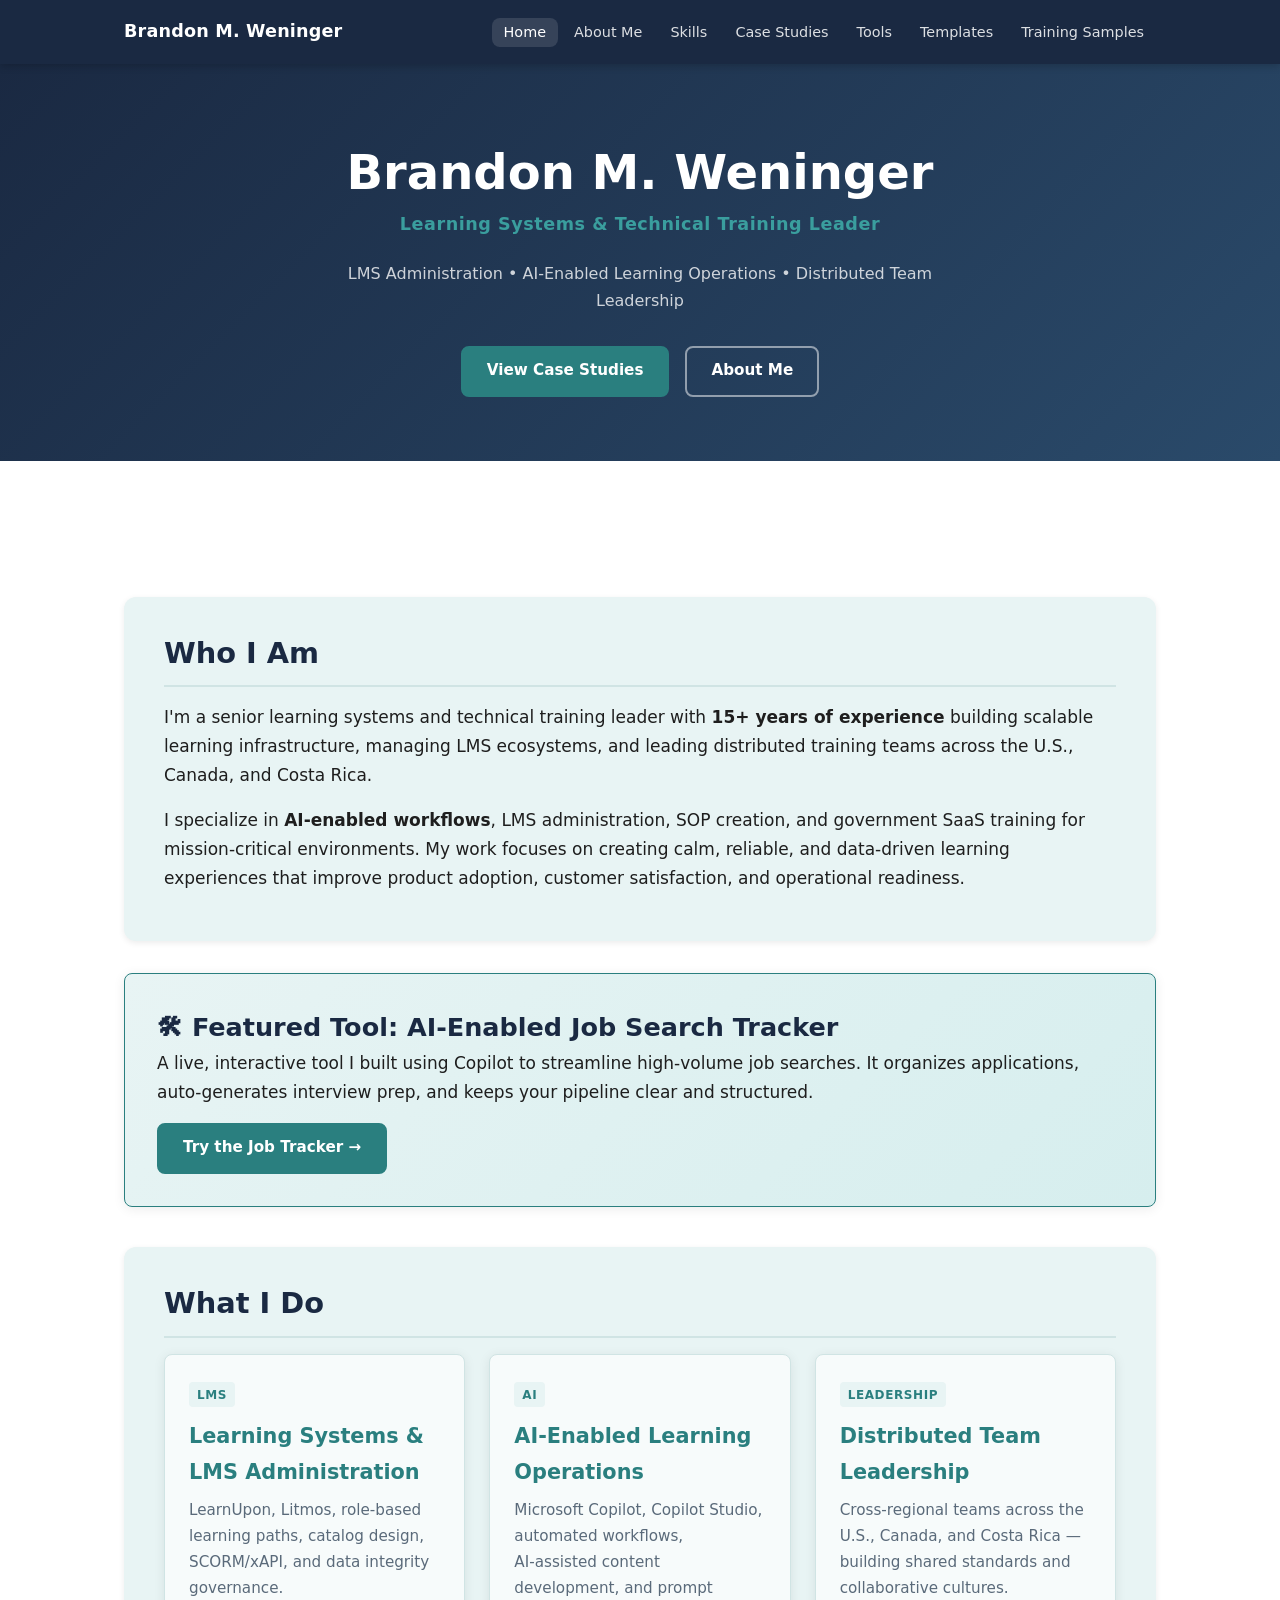
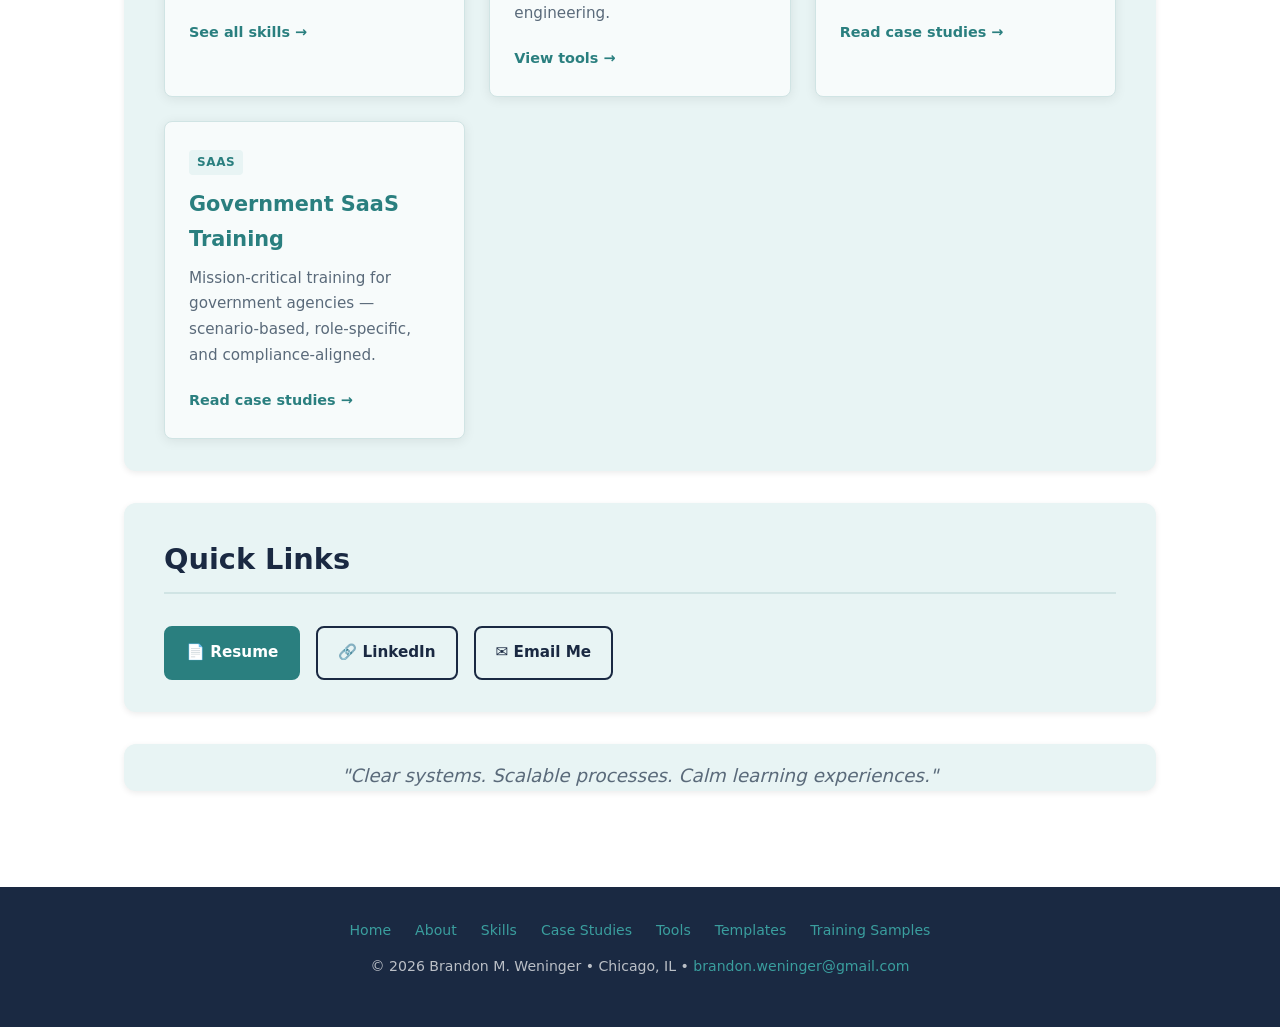
==== index.html @ 1dcb34bd "Update" ====
<!DOCTYPE html>
<html lang="en">
<head>
  <meta charset="UTF-8" />
  <meta name="viewport" content="width=device-width, initial-scale=1.0" />
  <meta name="description" content="Brandon M. Weninger — Learning Systems & Technical Training Leader. LMS Administration, AI-Enabled Learning Operations, Distributed Team Leadership." />
  <title>Brandon M. Weninger | Learning Systems & Training Leader</title>
  <link rel="stylesheet" href="assets/css/style.css" />
</head>
<body>

  <!-- HEADER -->
  <header>
    <div class="header-inner">
      <a href="index.html" class="site-logo">Brandon M. Weninger</a>
      <button class="nav-toggle" aria-label="Toggle navigation" onclick="document.querySelector('nav ul').classList.toggle('open')">
        <span></span><span></span><span></span>
      </button>
      <nav>
        <ul>
          <li><a href="index.html" class="active">Home</a></li>
          <li><a href="about.html">About Me</a></li>
          <li><a href="skills.html">Skills</a></li>
          <li><a href="case-studies.html">Case Studies</a></li>
          <li><a href="tools.html">Tools</a></li>
          <li><a href="templates.html">Templates</a></li>
          <li><a href="training-samples.html">Training Samples</a></li>
        </ul>
      </nav>
    </div>
  </header>

  <!-- HERO -->
  <section class="hero">
    <div class="hero-inner">
      <h1>Brandon M. Weninger</h1>
      <p class="hero-subtitle">Learning Systems &amp; Technical Training Leader</p>
      <p class="hero-tagline">LMS Administration &bull; AI‑Enabled Learning Operations &bull; Distributed Team Leadership</p>
      <div class="hero-cta">
        <a href="case-studies.html" class="btn btn-primary">View Case Studies</a>
        <a href="about.html" class="btn btn-outline">About Me</a>
      </div>
    </div>
  </section>

  <!-- MAIN -->
  <main>

    <!-- BIO -->
    <section>
      <h2>Who I Am</h2>
      <p>I'm a senior learning systems and technical training leader with <strong>15+ years of experience</strong> building scalable learning infrastructure, managing LMS ecosystems, and leading distributed training teams across the U.S., Canada, and Costa Rica.</p>
      <p>I specialize in <strong>AI‑enabled workflows</strong>, LMS administration, SOP creation, and government SaaS training for mission‑critical environments. My work focuses on creating calm, reliable, and data‑driven learning experiences that improve product adoption, customer satisfaction, and operational readiness.</p>
    </section>

    <!-- FEATURED TOOL -->
    <div class="featured-card">
      <h2>🛠 Featured Tool: AI‑Enabled Job Search Tracker</h2>
      <p>A live, interactive tool I built using Copilot to streamline high‑volume job searches. It organizes applications, auto‑generates interview prep, and keeps your pipeline clear and structured.</p>
      <a href="https://brandonweninger.github.io/job-tracker/" class="btn btn-primary" target="_blank" rel="noopener">Try the Job Tracker →</a>
    </div>

    <!-- WHAT I DO -->
    <section>
      <h2>What I Do</h2>
      <div class="card-grid">
        <div class="card">
          <span class="card-tag">LMS</span>
          <h3>Learning Systems &amp; LMS Administration</h3>
          <p>LearnUpon, Litmos, role-based learning paths, catalog design, SCORM/xAPI, and data integrity governance.</p>
          <a href="skills.html" class="card-link">See all skills</a>
        </div>
        <div class="card">
          <span class="card-tag">AI</span>
          <h3>AI‑Enabled Learning Operations</h3>
          <p>Microsoft Copilot, Copilot Studio, automated workflows, AI‑assisted content development, and prompt engineering.</p>
          <a href="tools.html" class="card-link">View tools</a>
        </div>
        <div class="card">
          <span class="card-tag">Leadership</span>
          <h3>Distributed Team Leadership</h3>
          <p>Cross-regional teams across the U.S., Canada, and Costa Rica — building shared standards and collaborative cultures.</p>
          <a href="case-studies.html" class="card-link">Read case studies</a>
        </div>
        <div class="card">
          <span class="card-tag">SaaS</span>
          <h3>Government SaaS Training</h3>
          <p>Mission-critical training for government agencies — scenario-based, role-specific, and compliance-aligned.</p>
          <a href="case-studies.html" class="card-link">Read case studies</a>
        </div>
      </div>
    </section>

    <!-- QUICK LINKS -->
    <section>
      <h2>Quick Links</h2>
      <div class="quick-links">
        <a href="assets/files/brandon-weninger-resume.pdf" class="btn btn-primary" target="_blank">📄 Resume</a>
        <a href="https://linkedin.com/in/brandonweninger" class="btn btn-outline" target="_blank" rel="noopener" style="color:var(--navy);border-color:var(--navy);">🔗 LinkedIn</a>
        <a href="mailto:brandon.weninger@gmail.com" class="btn btn-outline" style="color:var(--navy);border-color:var(--navy);">✉ Email Me</a>
      </div>
    </section>

    <!-- TAGLINE -->
    <section style="text-align:center; padding: 1rem 0 0;">
      <p style="font-size:1.15rem; font-style:italic; color:var(--muted);">"Clear systems. Scalable processes. Calm learning experiences."</p>
    </section>

  </main>

  <!-- FOOTER -->
  <footer>
    <div class="footer-links">
      <a href="index.html">Home</a>
      <a href="about.html">About</a>
      <a href="skills.html">Skills</a>
      <a href="case-studies.html">Case Studies</a>
      <a href="tools.html">Tools</a>
      <a href="templates.html">Templates</a>
      <a href="training-samples.html">Training Samples</a>
    </div>
    <p>&copy; 2026 Brandon M. Weninger &bull; Chicago, IL &bull; <a href="mailto:brandon.weninger@gmail.com">brandon.weninger@gmail.com</a></p>
  </footer>

</body>
</html>
---- assets/css/style.css ----
/* =============================================
   Brandon M. Weninger — Portfolio Site Styles
   ============================================= */

:root {
  --navy:   #1a2942;
  --teal:   #2a7f7f;
  --teal-light: #3a9e9e;
  --accent: #e8f4f4;
  --text:   #1e1e1e;
  --muted:  #5a6a7a;
  --white:  #ffffff;
  --card-bg:#f7fbfb;
  --border: #d0e4e4;
  --max-w:  1080px;
  --radius: 8px;
  --shadow: 0 2px 12px rgba(0,0,0,0.08);
}

*, *::before, *::after { box-sizing: border-box; margin: 0; padding: 0; }

html { scroll-behavior: smooth; }

body {
  font-family: 'Segoe UI', system-ui, -apple-system, sans-serif;
  font-size: 17px;
  line-height: 1.7;
  color: var(--text);
  background: var(--white);
}

a { color: var(--teal); text-decoration: none; }
a:hover { color: var(--teal-light); text-decoration: underline; }

img { max-width: 100%; height: auto; display: block; }

/* ---- HEADER / NAV ---- */
header {
  background: var(--navy);
  color: var(--white);
  position: sticky;
  top: 0;
  z-index: 100;
  box-shadow: 0 2px 8px rgba(0,0,0,0.2);
}

.header-inner {
  max-width: var(--max-w);
  margin: 0 auto;
  padding: 0 1.5rem;
  display: flex;
  align-items: center;
  justify-content: space-between;
  height: 64px;
}

.site-logo {
  font-size: 1.1rem;
  font-weight: 700;
  letter-spacing: 0.01em;
  color: var(--white);
  white-space: nowrap;
}
.site-logo span { color: var(--teal-light); }

nav ul {
  list-style: none;
  display: flex;
  gap: 0.25rem;
}

nav a {
  color: rgba(255,255,255,0.85);
  font-size: 0.9rem;
  font-weight: 500;
  padding: 0.4rem 0.75rem;
  border-radius: var(--radius);
  transition: background 0.2s, color 0.2s;
}
nav a:hover, nav a.active {
  background: rgba(255,255,255,0.12);
  color: var(--white);
  text-decoration: none;
}

/* hamburger */
.nav-toggle {
  display: none;
  background: none;
  border: none;
  cursor: pointer;
  padding: 0.5rem;
  color: var(--white);
}
.nav-toggle span {
  display: block;
  width: 22px;
  height: 2px;
  background: currentColor;
  margin: 4px 0;
  border-radius: 2px;
  transition: 0.3s;
}

/* ---- HERO ---- */
.hero {
  background: linear-gradient(135deg, var(--navy) 0%, #2a4a6a 100%);
  color: var(--white);
  padding: 5rem 1.5rem 4rem;
  text-align: center;
}

.hero-inner { max-width: 760px; margin: 0 auto; }

.hero h1 {
  font-size: clamp(2rem, 5vw, 3rem);
  font-weight: 800;
  margin-bottom: 0.5rem;
  line-height: 1.2;
}

.hero-subtitle {
  font-size: 1.1rem;
  color: var(--teal-light);
  font-weight: 600;
  letter-spacing: 0.03em;
  margin-bottom: 1.25rem;
}

.hero-tagline {
  font-size: 1rem;
  color: rgba(255,255,255,0.78);
  margin-bottom: 2rem;
  max-width: 600px;
  margin-left: auto;
  margin-right: auto;
}

.btn {
  display: inline-block;
  padding: 0.65rem 1.5rem;
  border-radius: var(--radius);
  font-weight: 600;
  font-size: 0.95rem;
  transition: all 0.2s;
  cursor: pointer;
}

.btn-primary {
  background: var(--teal);
  color: var(--white);
  border: 2px solid var(--teal);
}
.btn-primary:hover {
  background: var(--teal-light);
  border-color: var(--teal-light);
  text-decoration: none;
  color: var(--white);
}

.btn-outline {
  background: transparent;
  color: var(--white);
  border: 2px solid rgba(255,255,255,0.5);
}
.btn-outline:hover {
  background: rgba(255,255,255,0.1);
  text-decoration: none;
  color: var(--white);
}

.hero-cta { display: flex; gap: 1rem; justify-content: center; flex-wrap: wrap; }

/* ---- MAIN CONTENT ---- */
main {
  max-width: var(--max-w);
  margin: 0 auto;
  padding: 3rem 1.5rem 4rem;
}

.page-title {
  font-size: clamp(1.6rem, 4vw, 2.2rem);
  font-weight: 800;
  color: var(--navy);
  margin-bottom: 0.5rem;
}

.page-subtitle {
  color: var(--muted);
  margin-bottom: 2.5rem;
  font-size: 1.05rem;
}

/* ---- SECTION ---- */
section { margin-bottom: 3.5rem; }

section h2 {
  font-size: 1.4rem;
  font-weight: 700;
  color: var(--navy);
  margin-bottom: 1rem;
  padding-bottom: 0.5rem;
  border-bottom: 2px solid var(--border);
}

section h3 {
  font-size: 1.1rem;
  font-weight: 700;
  color: var(--navy);
  margin-bottom: 0.5rem;
  margin-top: 1.5rem;
}

p { margin-bottom: 1rem; }

/* ---- CARDS ---- */
.card-grid {
  display: grid;
  grid-template-columns: repeat(auto-fill, minmax(280px, 1fr));
  gap: 1.5rem;
}

.card {
  background: var(--card-bg);
  border: 1px solid var(--border);
  border-radius: var(--radius);
  padding: 1.5rem;
  box-shadow: var(--shadow);
  transition: transform 0.2s, box-shadow 0.2s;
}
.card:hover { transform: translateY(-3px); box-shadow: 0 6px 20px rgba(0,0,0,0.1); }

.card-tag {
  display: inline-block;
  font-size: 0.75rem;
  font-weight: 600;
  letter-spacing: 0.05em;
  text-transform: uppercase;
  color: var(--teal);
  background: var(--accent);
  border-radius: 4px;
  padding: 0.15rem 0.5rem;
  margin-bottom: 0.75rem;
}

.card h3 { margin-top: 0; }
.card p { font-size: 0.95rem; color: var(--muted); margin-bottom: 1rem; }
.card a.card-link {
  font-size: 0.9rem;
  font-weight: 600;
  color: var(--teal);
}
.card a.card-link::after { content: ' →'; }

/* ---- FEATURED CARD ---- */
.featured-card {
  background: linear-gradient(135deg, var(--accent) 0%, #d6eeee 100%);
  border: 1px solid var(--teal);
  border-radius: var(--radius);
  padding: 2rem;
  margin-bottom: 2.5rem;
  box-shadow: var(--shadow);
}
.featured-card h2 { border: none; color: var(--navy); }
.featured-card p { color: var(--text); }

/* ---- QUICK LINKS ---- */
.quick-links {
  display: flex;
  gap: 1rem;
  flex-wrap: wrap;
  margin-top: 1rem;
}

/* ---- SKILLS GRID ---- */
.skills-section { margin-bottom: 2.5rem; }

.skills-grid {
  display: grid;
  grid-template-columns: repeat(auto-fill, minmax(220px, 1fr));
  gap: 1.25rem;
  margin-top: 1rem;
}

.skill-group {
  background: var(--card-bg);
  border: 1px solid var(--border);
  border-radius: var(--radius);
  padding: 1.25rem;
}

.skill-group h3 {
  font-size: 0.95rem;
  color: var(--teal);
  margin-top: 0;
  margin-bottom: 0.75rem;
  text-transform: uppercase;
  letter-spacing: 0.04em;
}

.skill-group ul {
  list-style: none;
  padding: 0;
}

.skill-group ul li {
  font-size: 0.9rem;
  color: var(--text);
  padding: 0.2rem 0;
  border-bottom: 1px solid var(--border);
}
.skill-group ul li:last-child { border-bottom: none; }

/* ---- CASE STUDY ---- */
.case-study {
  border-left: 4px solid var(--teal);
  padding-left: 1.5rem;
  margin-bottom: 2.5rem;
}

.case-study h2 {
  border-bottom: none;
  font-size: 1.25rem;
}

.impact-list {
  list-style: none;
  padding: 0;
  margin: 0.5rem 0 1rem;
}

.impact-list li {
  padding: 0.3rem 0 0.3rem 1.5rem;
  position: relative;
  font-size: 0.95rem;
}

.impact-list li::before {
  content: '✓';
  color: var(--teal);
  font-weight: 700;
  position: absolute;
  left: 0;
}

/* ---- FLOW STEPS ---- */
.flow-steps {
  counter-reset: step;
  list-style: none;
  padding: 0;
}

.flow-steps li {
  counter-increment: step;
  padding: 0.75rem 0 0.75rem 3rem;
  position: relative;
  border-bottom: 1px solid var(--border);
  font-size: 0.95rem;
}

.flow-steps li:last-child { border-bottom: none; }

.flow-steps li::before {
  content: counter(step);
  position: absolute;
  left: 0;
  top: 0.75rem;
  width: 1.75rem;
  height: 1.75rem;
  background: var(--teal);
  color: var(--white);
  border-radius: 50%;
  display: flex;
  align-items: center;
  justify-content: center;
  font-size: 0.8rem;
  font-weight: 700;
}

/* ---- SOP BLOCK ---- */
.sop-block {
  background: var(--card-bg);
  border: 1px solid var(--border);
  border-radius: var(--radius);
  padding: 1.5rem 2rem;
  font-size: 0.93rem;
  line-height: 1.8;
}

.sop-block table {
  width: 100%;
  border-collapse: collapse;
  margin: 1rem 0;
}

.sop-block table th,
.sop-block table td {
  text-align: left;
  padding: 0.4rem 0.75rem;
  border: 1px solid var(--border);
  font-size: 0.88rem;
}

.sop-block table th {
  background: var(--accent);
  font-weight: 700;
}

/* ---- ABOUT PAGE ---- */
.about-lead {
  font-size: 1.15rem;
  line-height: 1.8;
  margin-bottom: 2rem;
}

.values-grid {
  display: grid;
  grid-template-columns: repeat(auto-fill, minmax(200px, 1fr));
  gap: 1rem;
  margin-top: 1rem;
}

.value-item {
  background: var(--accent);
  border-radius: var(--radius);
  padding: 1rem 1.25rem;
}

.value-item strong {
  display: block;
  color: var(--navy);
  font-size: 0.95rem;
  margin-bottom: 0.25rem;
}

.value-item span {
  font-size: 0.88rem;
  color: var(--muted);
}

/* ---- FOOTER ---- */
footer {
  background: var(--navy);
  color: rgba(255,255,255,0.7);
  text-align: center;
  padding: 2rem 1.5rem;
  font-size: 0.88rem;
}

footer a { color: var(--teal-light); }
footer a:hover { color: var(--white); }

.footer-links {
  display: flex;
  gap: 1.5rem;
  justify-content: center;
  margin-bottom: 0.75rem;
  flex-wrap: wrap;
}

/* ---- RESPONSIVE ---- */
@media (max-width: 680px) {
  .nav-toggle { display: block; }

  nav ul {
    display: none;
    flex-direction: column;
    position: absolute;
    top: 64px;
    left: 0;
    right: 0;
    background: var(--navy);
    padding: 1rem 1.5rem;
    border-top: 1px solid rgba(255,255,255,0.1);
    gap: 0;
  }

  nav ul.open { display: flex; }

  nav a { padding: 0.65rem 0.5rem; display: block; }

  .hero { padding: 3.5rem 1.25rem 2.5rem; }

  .header-inner { position: relative; }
}
/* =============================================
   Training Samples Page Styles
   ============================================= */

/* Section spacing */
main section {
  background: var(--accent);
  padding: 2rem 2.5rem;
  margin: 2rem 0;
  border-radius: 12px;
  box-shadow: 0 2px 6px rgba(0,0,0,0.08);
}

/* Section titles */
main section h2 {
  color: var(--navy);
  margin-bottom: 1rem;
  font-size: 1.8rem;
}

/* Subheadings */
main section h3 {
  color: var(--teal);
  margin-top: 1.5rem;
  margin-bottom: 0.5rem;
  font-size: 1.3rem;
}

/* Lists */
.impact-list li,
.flow-steps li {
  margin-bottom: 0.5rem;
  line-height: 1.5;
}

/* Flow steps (numbered list) */
.flow-steps {
  padding-left: 1.2rem;
}

.flow-steps li {
  margin-bottom: 0.75rem;
  font-weight: 500;
}

/* Blockquote styling */
blockquote {
  background: #fff;
  border-left: 4px solid var(--teal);
  padding: 1rem 1.5rem;
  margin: 1.5rem 0;
  border-radius: 8px;
  font-style: italic;
  color: var(--muted);
}

/* Quick links buttons */
.quick-links {
  display: flex;
  gap: 1rem;
  margin-top: 2rem;
}

.quick-links .btn {
  padding: 0.75rem 1.25rem;
  border-radius: 8px;
  text-decoration: none;
  font-weight: 600;
}

.quick-links .btn-primary {
  background: var(--teal);
  color: #fff;
}

.quick-links .btn-outline {
  border: 2px solid var(--teal);
  color: var(--teal);
}
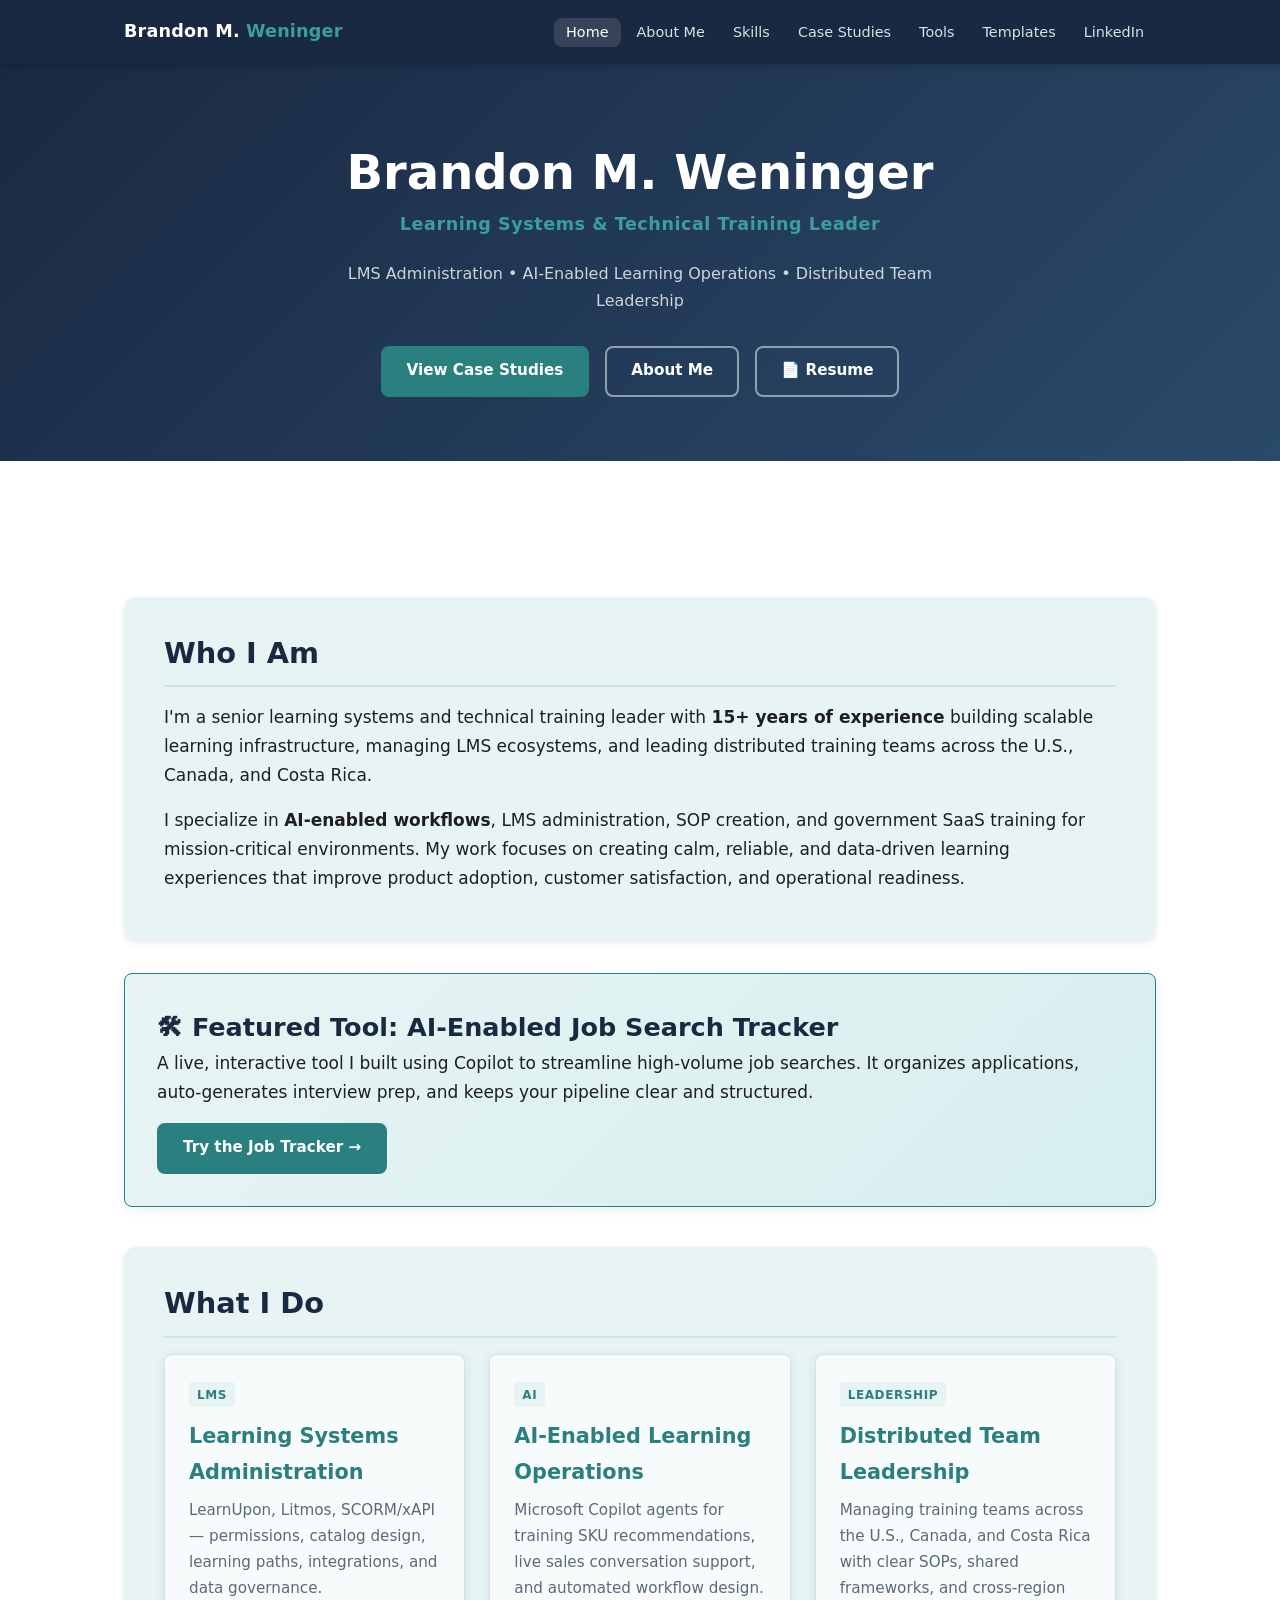
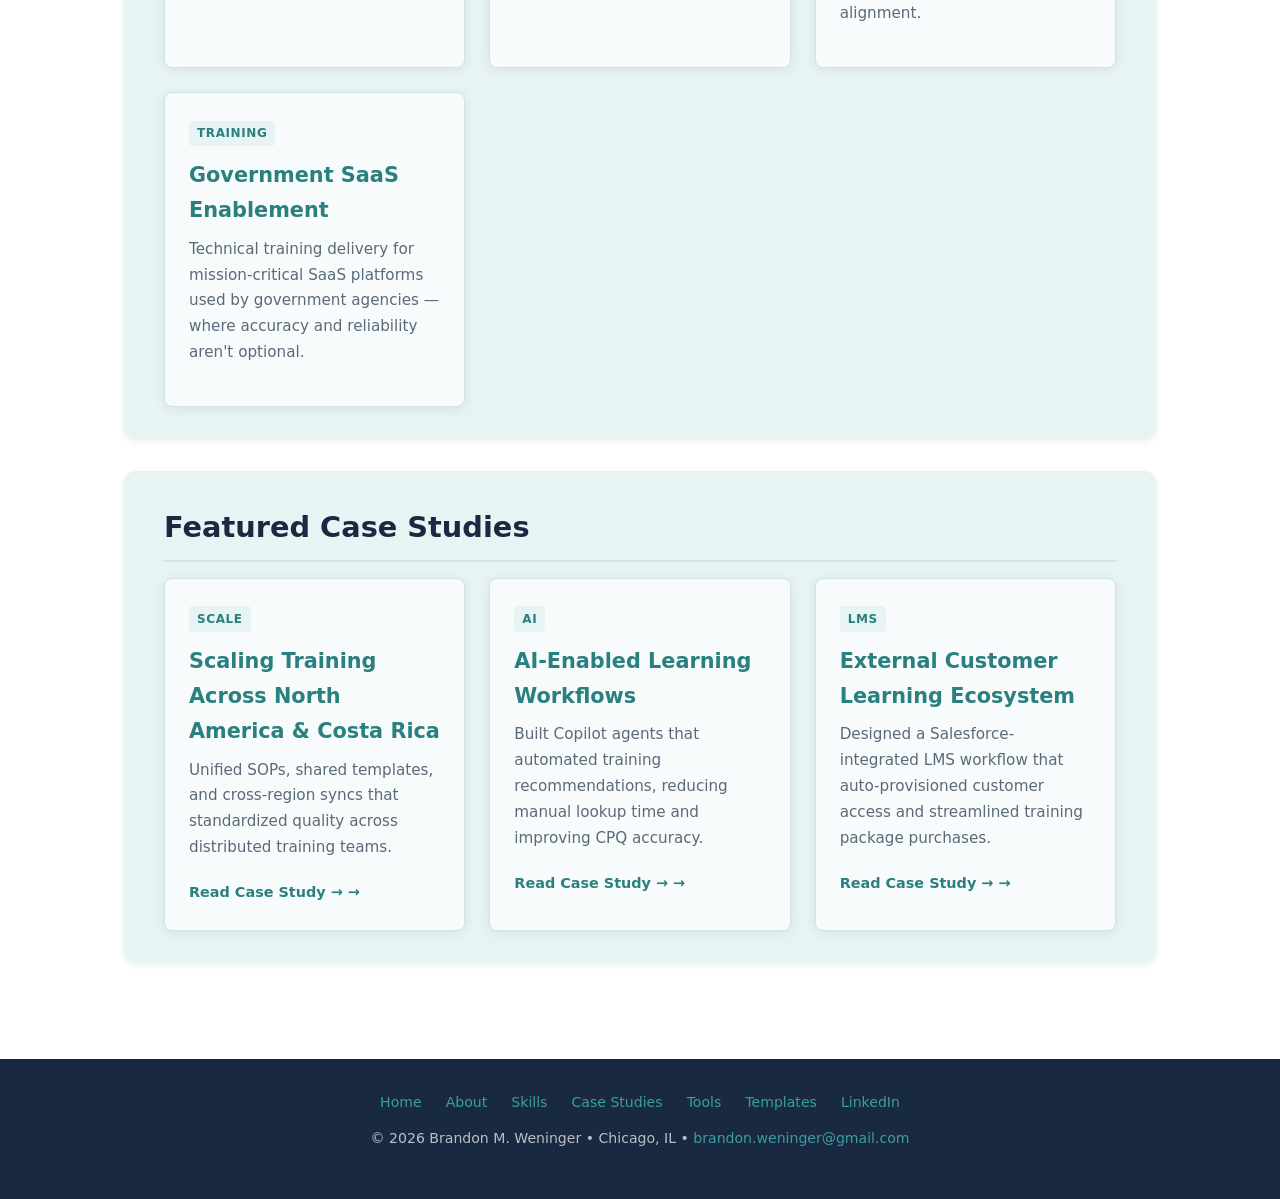
==== commit 8095b2c5: "Adding SEO" ====
--- a/index.html
+++ b/index.html
@@ -3,16 +3,89 @@
 <head>
   <meta charset="UTF-8" />
   <meta name="viewport" content="width=device-width, initial-scale=1.0" />
-  <meta name="description" content="Brandon M. Weninger — Learning Systems & Technical Training Leader. LMS Administration, AI-Enabled Learning Operations, Distributed Team Leadership." />
-  <title>Brandon M. Weninger | Learning Systems & Training Leader</title>
+
+  <!-- Primary SEO -->
+  <title>Brandon M. Weninger | Learning Systems & Technical Training Leader</title>
+  <meta name="description" content="Brandon M. Weninger — Learning Systems & Technical Training Leader based in Chicago, IL. 15+ years building LMS ecosystems, AI-enabled learning workflows, and distributed training teams for government SaaS environments." />
+  <meta name="author" content="Brandon M. Weninger" />
+  <meta name="robots" content="index, follow" />
+  <meta name="keywords" content="Brandon Weninger, Brandon M. Weninger, Learning Systems Leader, LMS Administrator, Technical Training Manager, AI-Enabled Learning, eLearning, Instructional Design, LearnUpon, Litmos, SCORM, xAPI, Microsoft Copilot, Training Operations, Distributed Team Leadership, Government SaaS Training, Curriculum Development, Power BI, Salesforce CPQ, Chicago learning and development" />
+  <link rel="canonical" href="https://brandonweninger.github.io/brandon-weninger-portfolio/" />
+
+  <!-- Open Graph (LinkedIn, Slack, iMessage previews) -->
+  <meta property="og:type" content="website" />
+  <meta property="og:site_name" content="Brandon M. Weninger" />
+  <meta property="og:title" content="Brandon M. Weninger | Learning Systems & Technical Training Leader" />
+  <meta property="og:description" content="15+ years building LMS ecosystems, AI-enabled learning workflows, and distributed training teams for government SaaS environments." />
+  <meta property="og:url" content="https://brandonweninger.github.io/brandon-weninger-portfolio/" />
+
+  <!-- Twitter Card -->
+  <meta name="twitter:card" content="summary" />
+  <meta name="twitter:title" content="Brandon M. Weninger | Learning Systems & Technical Training Leader" />
+  <meta name="twitter:description" content="LMS Administration • AI-Enabled Learning Operations • Distributed Team Leadership. Based in Chicago, IL." />
+
+  <!-- JSON-LD: Person + WebSite schema -->
+  <script type="application/ld+json">
+  {
+    "@context": "https://schema.org",
+    "@graph": [
+      {
+        "@type": "Person",
+        "@id": "https://brandonweninger.github.io/brandon-weninger-portfolio/#person",
+        "name": "Brandon M. Weninger",
+        "url": "https://brandonweninger.github.io/brandon-weninger-portfolio/",
+        "email": "brandon.weninger@gmail.com",
+        "address": {
+          "@type": "PostalAddress",
+          "addressLocality": "Chicago",
+          "addressRegion": "IL",
+          "addressCountry": "US"
+        },
+        "jobTitle": "Learning Systems & Technical Training Leader",
+        "description": "Senior learning systems and technical training leader with 15+ years of experience building scalable learning infrastructure, managing LMS ecosystems, and leading distributed training teams across the U.S., Canada, and Costa Rica.",
+        "knowsAbout": [
+          "LMS Administration",
+          "Learning Management Systems",
+          "LearnUpon",
+          "Litmos",
+          "SCORM",
+          "xAPI",
+          "AI-Enabled Learning",
+          "Microsoft Copilot",
+          "Instructional Design",
+          "eLearning",
+          "Technical Training",
+          "Government SaaS Training",
+          "Curriculum Development",
+          "Power BI",
+          "Salesforce CPQ",
+          "Training Operations",
+          "Distributed Team Leadership"
+        ],
+        "sameAs": [
+          "https://linkedin.com/in/brandonweninger",
+          "https://github.com/brandonweninger"
+        ]
+      },
+      {
+        "@type": "WebSite",
+        "@id": "https://brandonweninger.github.io/brandon-weninger-portfolio/#website",
+        "url": "https://brandonweninger.github.io/brandon-weninger-portfolio/",
+        "name": "Brandon M. Weninger Portfolio",
+        "description": "Portfolio of Brandon M. Weninger, Learning Systems & Technical Training Leader",
+        "author": { "@id": "https://brandonweninger.github.io/brandon-weninger-portfolio/#person" }
+      }
+    ]
+  }
+  </script>
+
   <link rel="stylesheet" href="assets/css/style.css" />
 </head>
 <body>
 
-  <!-- HEADER -->
   <header>
     <div class="header-inner">
-      <a href="index.html" class="site-logo">Brandon M. Weninger</a>
+      <a href="index.html" class="site-logo">Brandon M. <span>Weninger</span></a>
       <button class="nav-toggle" aria-label="Toggle navigation" onclick="document.querySelector('nav ul').classList.toggle('open')">
         <span></span><span></span><span></span>
       </button>
@@ -24,13 +97,12 @@
           <li><a href="case-studies.html">Case Studies</a></li>
           <li><a href="tools.html">Tools</a></li>
           <li><a href="templates.html">Templates</a></li>
-          <li><a href="training-samples.html">Training Samples</a></li>
+          <li><a href="https://linkedin.com/in/brandonweninger" target="_blank" rel="noopener">LinkedIn</a></li>
         </ul>
       </nav>
     </div>
   </header>
 
-  <!-- HERO -->
   <section class="hero">
     <div class="hero-inner">
       <h1>Brandon M. Weninger</h1>
@@ -39,76 +111,75 @@
       <div class="hero-cta">
         <a href="case-studies.html" class="btn btn-primary">View Case Studies</a>
         <a href="about.html" class="btn btn-outline">About Me</a>
+        <a href="assets/files/brandon-weninger-resume.pdf" class="btn btn-outline" target="_blank" rel="noopener">&#128196; Resume</a>
       </div>
     </div>
   </section>
 
-  <!-- MAIN -->
   <main>
-
-    <!-- BIO -->
     <section>
       <h2>Who I Am</h2>
       <p>I'm a senior learning systems and technical training leader with <strong>15+ years of experience</strong> building scalable learning infrastructure, managing LMS ecosystems, and leading distributed training teams across the U.S., Canada, and Costa Rica.</p>
       <p>I specialize in <strong>AI‑enabled workflows</strong>, LMS administration, SOP creation, and government SaaS training for mission‑critical environments. My work focuses on creating calm, reliable, and data‑driven learning experiences that improve product adoption, customer satisfaction, and operational readiness.</p>
     </section>
 
-    <!-- FEATURED TOOL -->
     <div class="featured-card">
-      <h2>🛠 Featured Tool: AI‑Enabled Job Search Tracker</h2>
+      <h2>&#128736; Featured Tool: AI‑Enabled Job Search Tracker</h2>
       <p>A live, interactive tool I built using Copilot to streamline high‑volume job searches. It organizes applications, auto‑generates interview prep, and keeps your pipeline clear and structured.</p>
-      <a href="https://brandonweninger.github.io/job-tracker/" class="btn btn-primary" target="_blank" rel="noopener">Try the Job Tracker →</a>
+      <a href="https://brandonweninger.github.io/job-tracker/" class="btn btn-primary" target="_blank" rel="noopener">Try the Job Tracker &rarr;</a>
     </div>
 
-    <!-- WHAT I DO -->
     <section>
       <h2>What I Do</h2>
       <div class="card-grid">
         <div class="card">
           <span class="card-tag">LMS</span>
-          <h3>Learning Systems &amp; LMS Administration</h3>
-          <p>LearnUpon, Litmos, role-based learning paths, catalog design, SCORM/xAPI, and data integrity governance.</p>
-          <a href="skills.html" class="card-link">See all skills</a>
+          <h3>Learning Systems Administration</h3>
+          <p>LearnUpon, Litmos, SCORM/xAPI — permissions, catalog design, learning paths, integrations, and data governance.</p>
         </div>
         <div class="card">
           <span class="card-tag">AI</span>
           <h3>AI‑Enabled Learning Operations</h3>
-          <p>Microsoft Copilot, Copilot Studio, automated workflows, AI‑assisted content development, and prompt engineering.</p>
-          <a href="tools.html" class="card-link">View tools</a>
+          <p>Microsoft Copilot agents for training SKU recommendations, live sales conversation support, and automated workflow design.</p>
         </div>
         <div class="card">
           <span class="card-tag">Leadership</span>
           <h3>Distributed Team Leadership</h3>
-          <p>Cross-regional teams across the U.S., Canada, and Costa Rica — building shared standards and collaborative cultures.</p>
-          <a href="case-studies.html" class="card-link">Read case studies</a>
+          <p>Managing training teams across the U.S., Canada, and Costa Rica with clear SOPs, shared frameworks, and cross-region alignment.</p>
         </div>
         <div class="card">
-          <span class="card-tag">SaaS</span>
-          <h3>Government SaaS Training</h3>
-          <p>Mission-critical training for government agencies — scenario-based, role-specific, and compliance-aligned.</p>
-          <a href="case-studies.html" class="card-link">Read case studies</a>
+          <span class="card-tag">Training</span>
+          <h3>Government SaaS Enablement</h3>
+          <p>Technical training delivery for mission-critical SaaS platforms used by government agencies — where accuracy and reliability aren't optional.</p>
         </div>
       </div>
     </section>
 
-    <!-- QUICK LINKS -->
     <section>
-      <h2>Quick Links</h2>
-      <div class="quick-links">
-        <a href="assets/files/brandon-weninger-resume.pdf" class="btn btn-primary" target="_blank">📄 Resume</a>
-        <a href="https://linkedin.com/in/brandonweninger" class="btn btn-outline" target="_blank" rel="noopener" style="color:var(--navy);border-color:var(--navy);">🔗 LinkedIn</a>
-        <a href="mailto:brandon.weninger@gmail.com" class="btn btn-outline" style="color:var(--navy);border-color:var(--navy);">✉ Email Me</a>
+      <h2>Featured Case Studies</h2>
+      <div class="card-grid">
+        <div class="card">
+          <span class="card-tag">Scale</span>
+          <h3>Scaling Training Across North America &amp; Costa Rica</h3>
+          <p>Unified SOPs, shared templates, and cross-region syncs that standardized quality across distributed training teams.</p>
+          <a href="case-studies.html" class="card-link">Read Case Study &rarr;</a>
+        </div>
+        <div class="card">
+          <span class="card-tag">AI</span>
+          <h3>AI-Enabled Learning Workflows</h3>
+          <p>Built Copilot agents that automated training recommendations, reducing manual lookup time and improving CPQ accuracy.</p>
+          <a href="case-studies.html" class="card-link">Read Case Study &rarr;</a>
+        </div>
+        <div class="card">
+          <span class="card-tag">LMS</span>
+          <h3>External Customer Learning Ecosystem</h3>
+          <p>Designed a Salesforce-integrated LMS workflow that auto-provisioned customer access and streamlined training package purchases.</p>
+          <a href="case-studies.html" class="card-link">Read Case Study &rarr;</a>
+        </div>
       </div>
     </section>
-
-    <!-- TAGLINE -->
-    <section style="text-align:center; padding: 1rem 0 0;">
-      <p style="font-size:1.15rem; font-style:italic; color:var(--muted);">"Clear systems. Scalable processes. Calm learning experiences."</p>
-    </section>
-
   </main>
 
-  <!-- FOOTER -->
   <footer>
     <div class="footer-links">
       <a href="index.html">Home</a>
@@ -117,7 +188,7 @@
       <a href="case-studies.html">Case Studies</a>
       <a href="tools.html">Tools</a>
       <a href="templates.html">Templates</a>
-      <a href="training-samples.html">Training Samples</a>
+      <a href="https://linkedin.com/in/brandonweninger" target="_blank" rel="noopener">LinkedIn</a>
     </div>
     <p>&copy; 2026 Brandon M. Weninger &bull; Chicago, IL &bull; <a href="mailto:brandon.weninger@gmail.com">brandon.weninger@gmail.com</a></p>
   </footer>
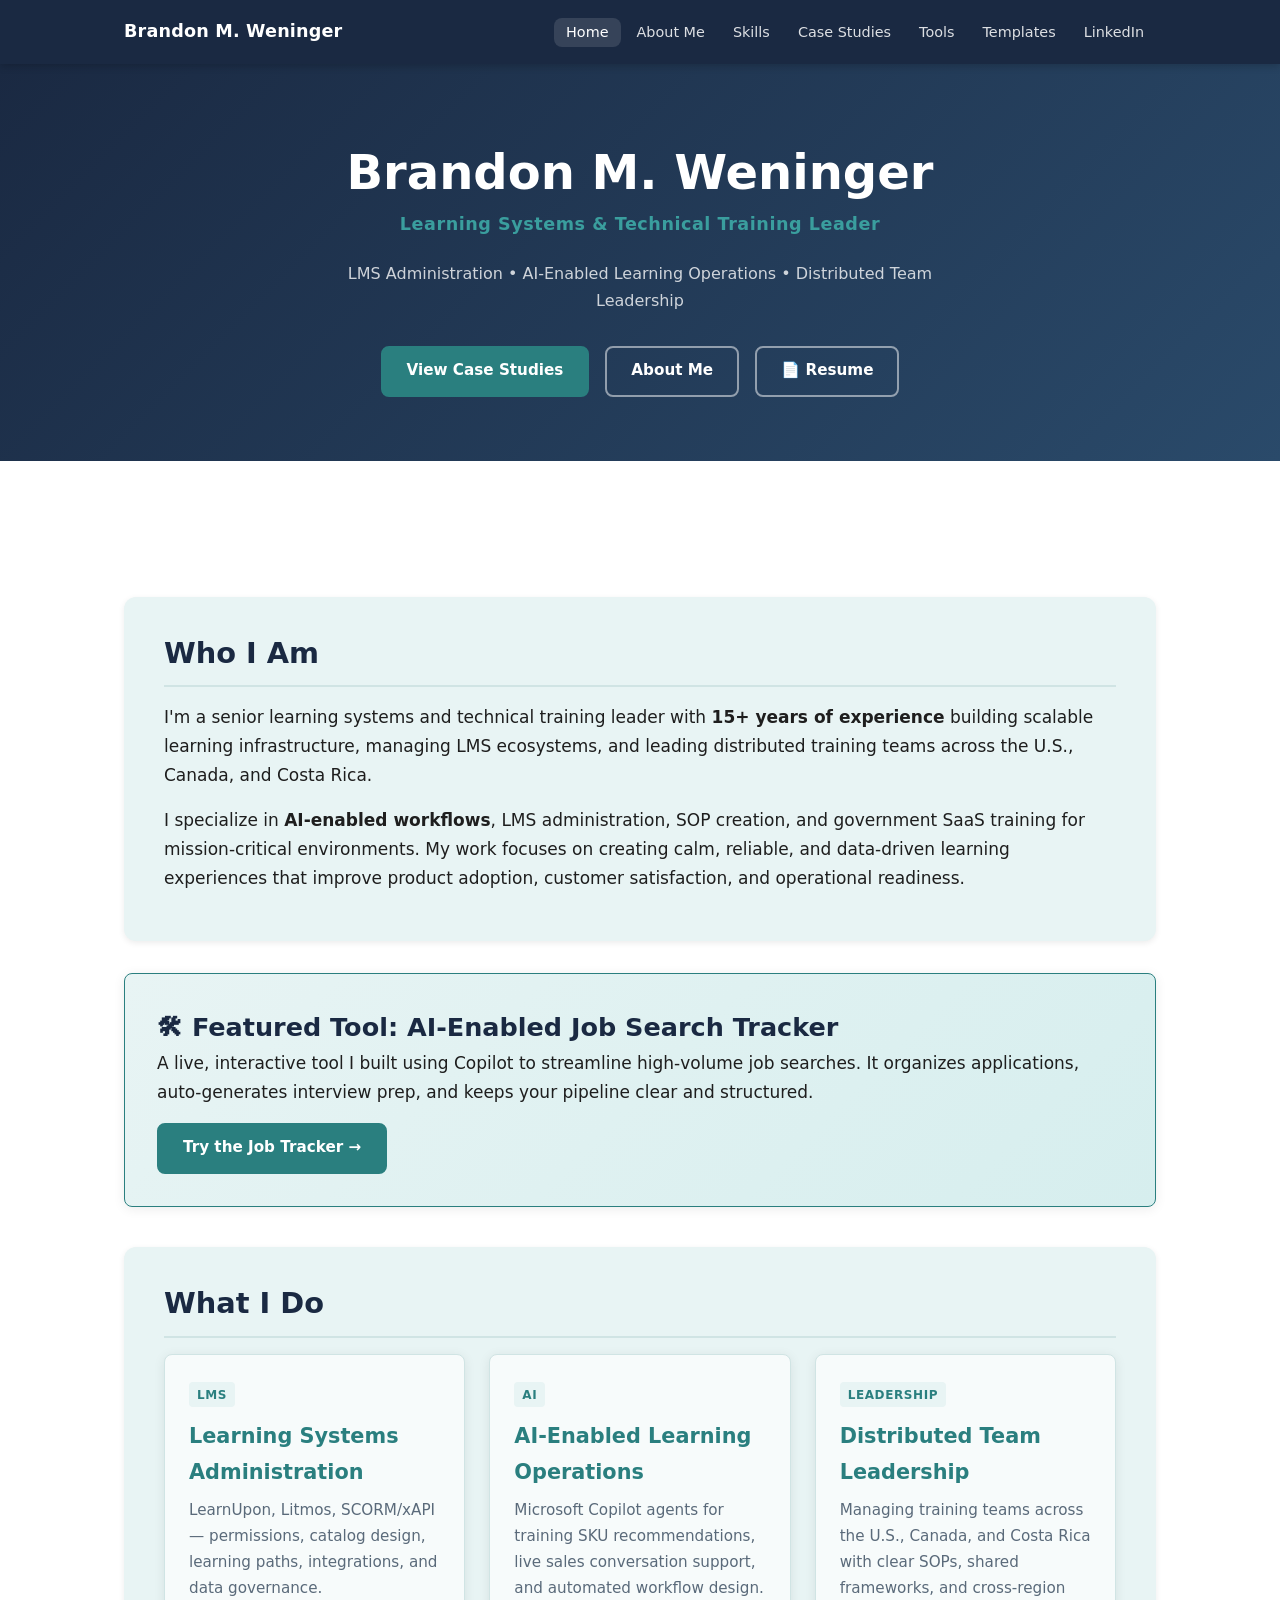
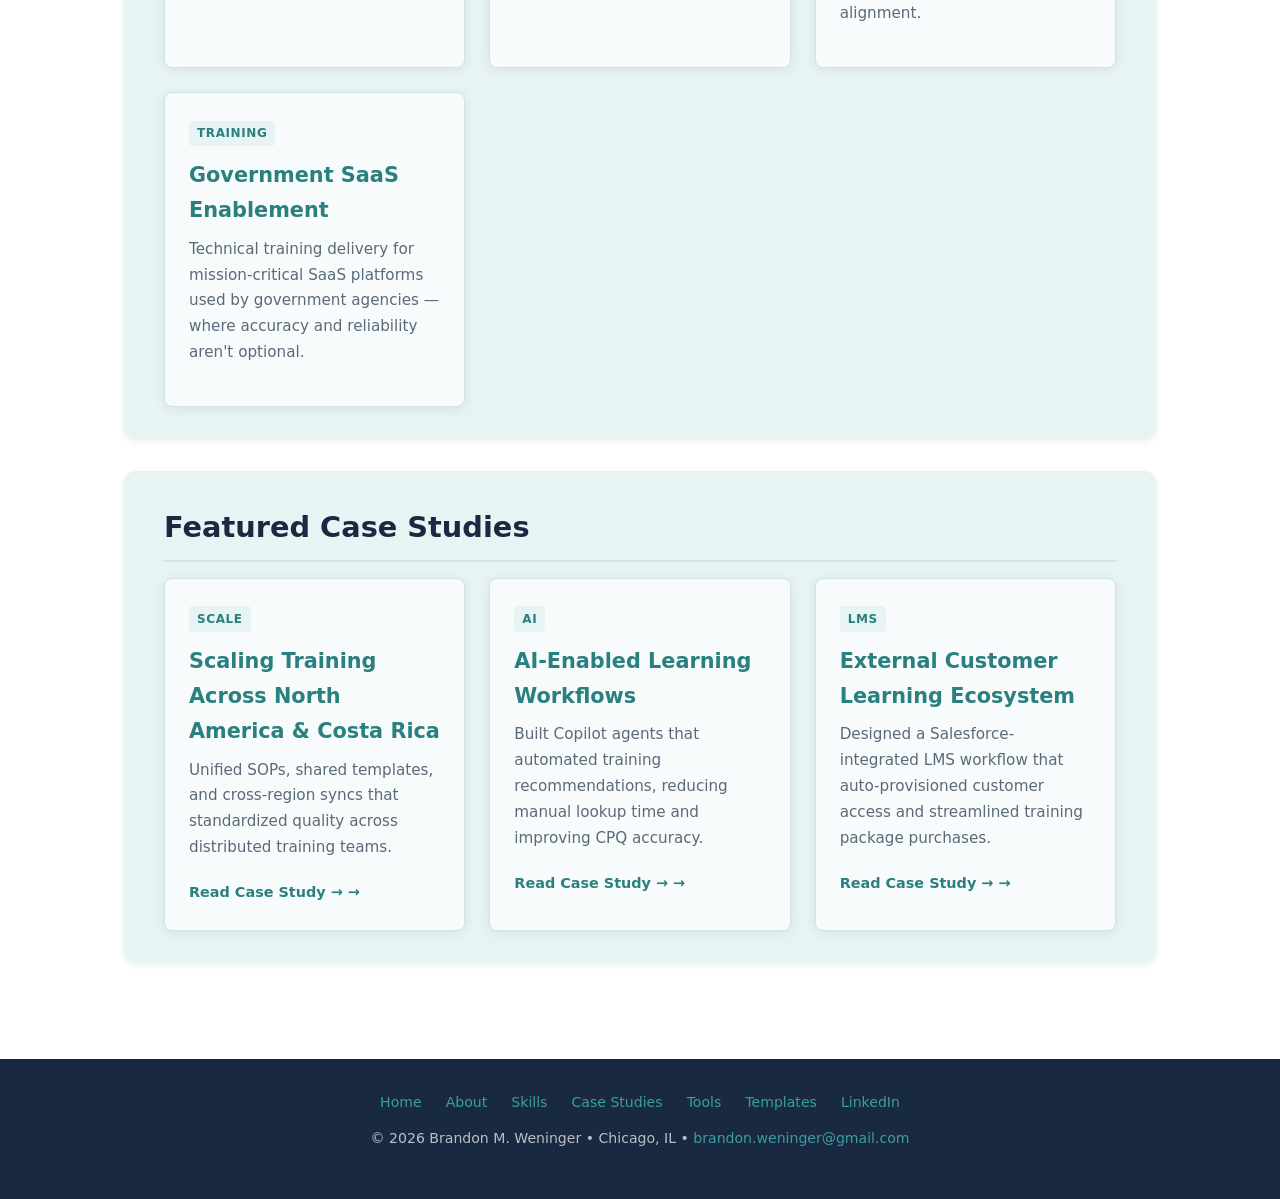
==== commit 48591a86: "Update" ====
--- a/index.html
+++ b/index.html
@@ -85,7 +85,7 @@
 
   <header>
     <div class="header-inner">
-      <a href="index.html" class="site-logo">Brandon M. <span>Weninger</span></a>
+      <a href="index.html" class="site-logo">Brandon M. Weninger</a>
       <button class="nav-toggle" aria-label="Toggle navigation" onclick="document.querySelector('nav ul').classList.toggle('open')">
         <span></span><span></span><span></span>
       </button>
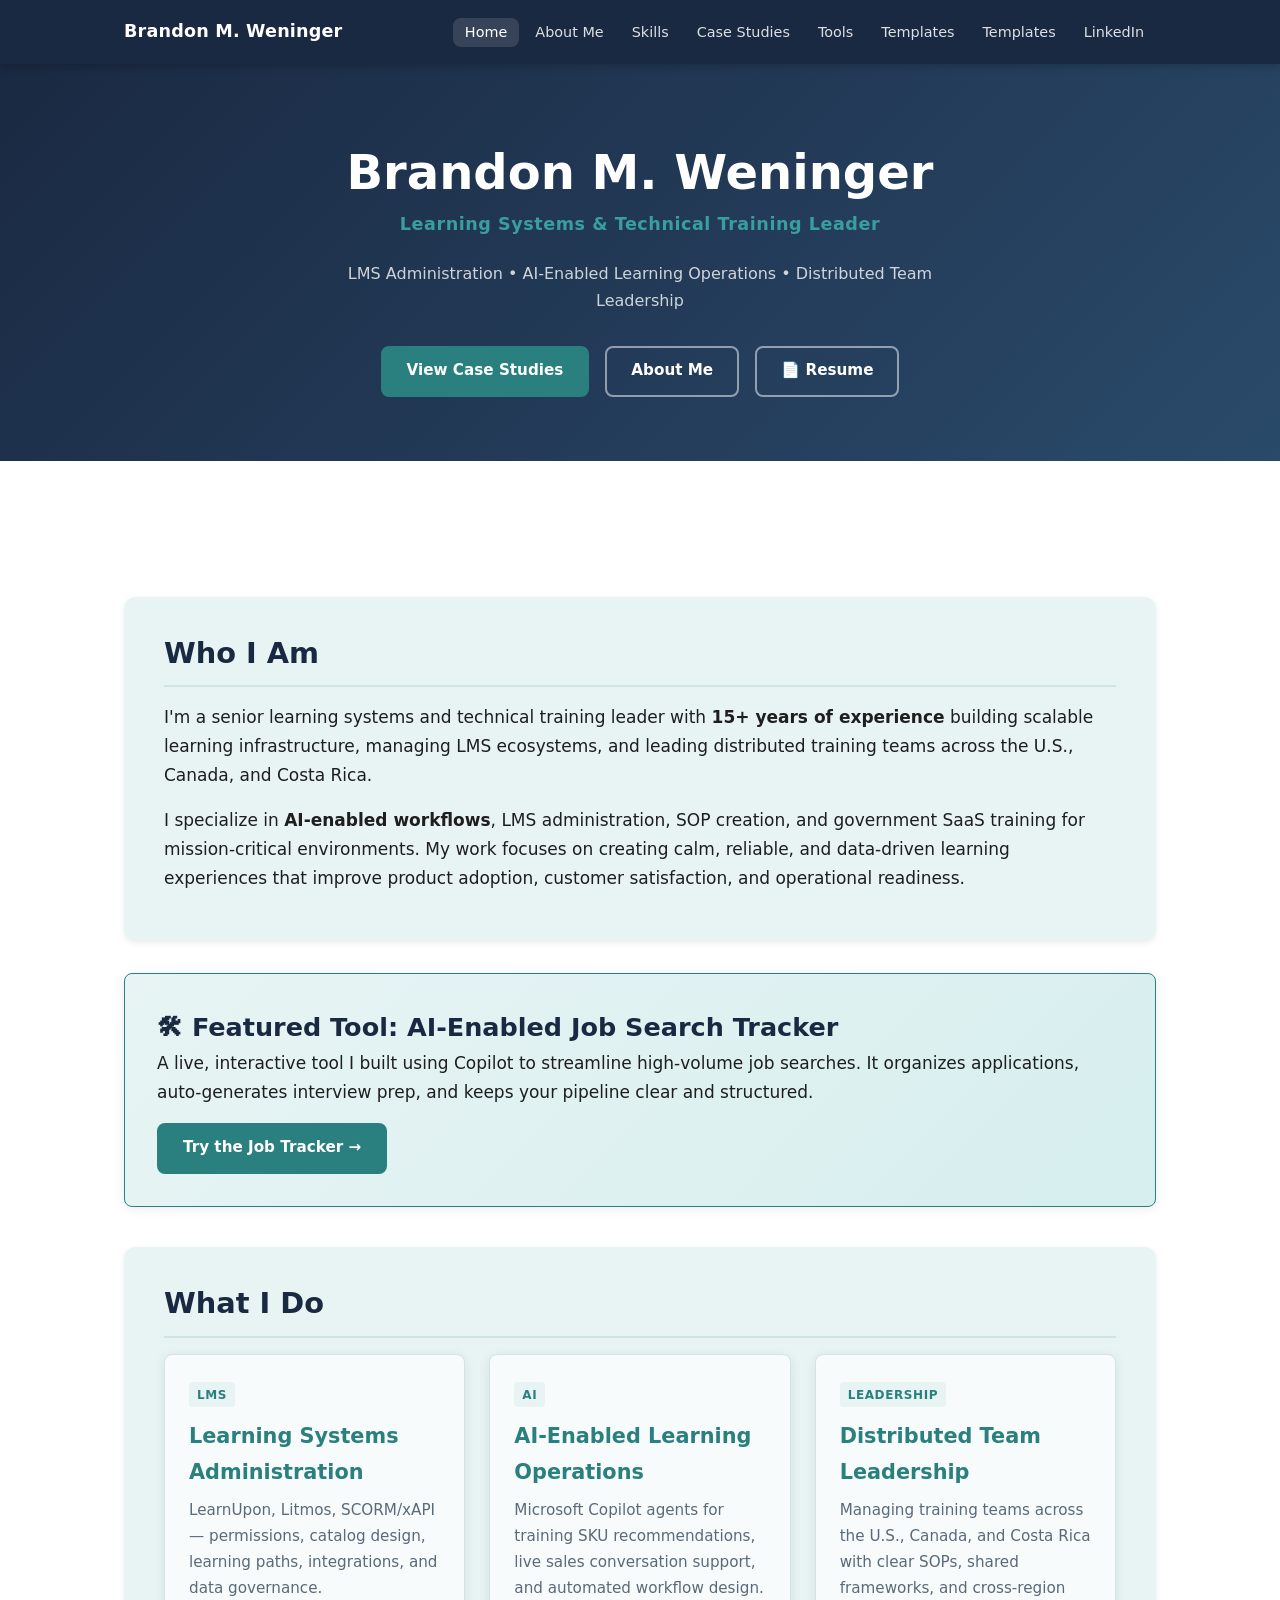
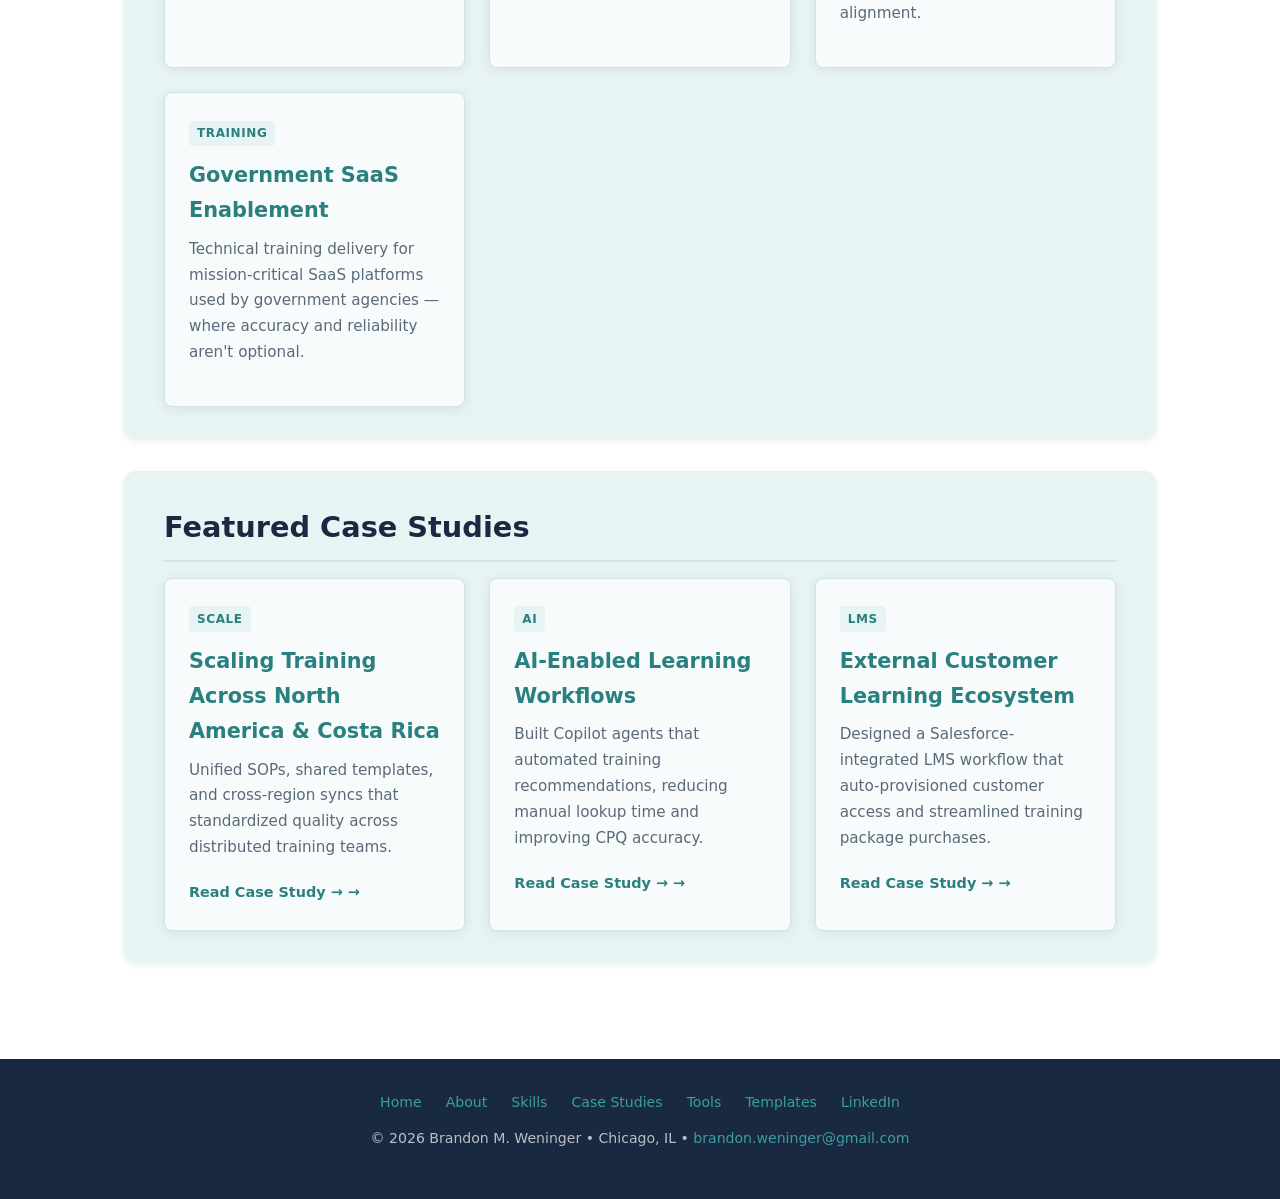
==== commit d78e66ca: "Update header links" ====
--- a/index.html
+++ b/index.html
@@ -97,6 +97,7 @@
           <li><a href="case-studies.html">Case Studies</a></li>
           <li><a href="tools.html">Tools</a></li>
           <li><a href="templates.html">Templates</a></li>
+          <li><a href="training-samples.html">Templates</a></li>
           <li><a href="https://linkedin.com/in/brandonweninger" target="_blank" rel="noopener">LinkedIn</a></li>
         </ul>
       </nav>
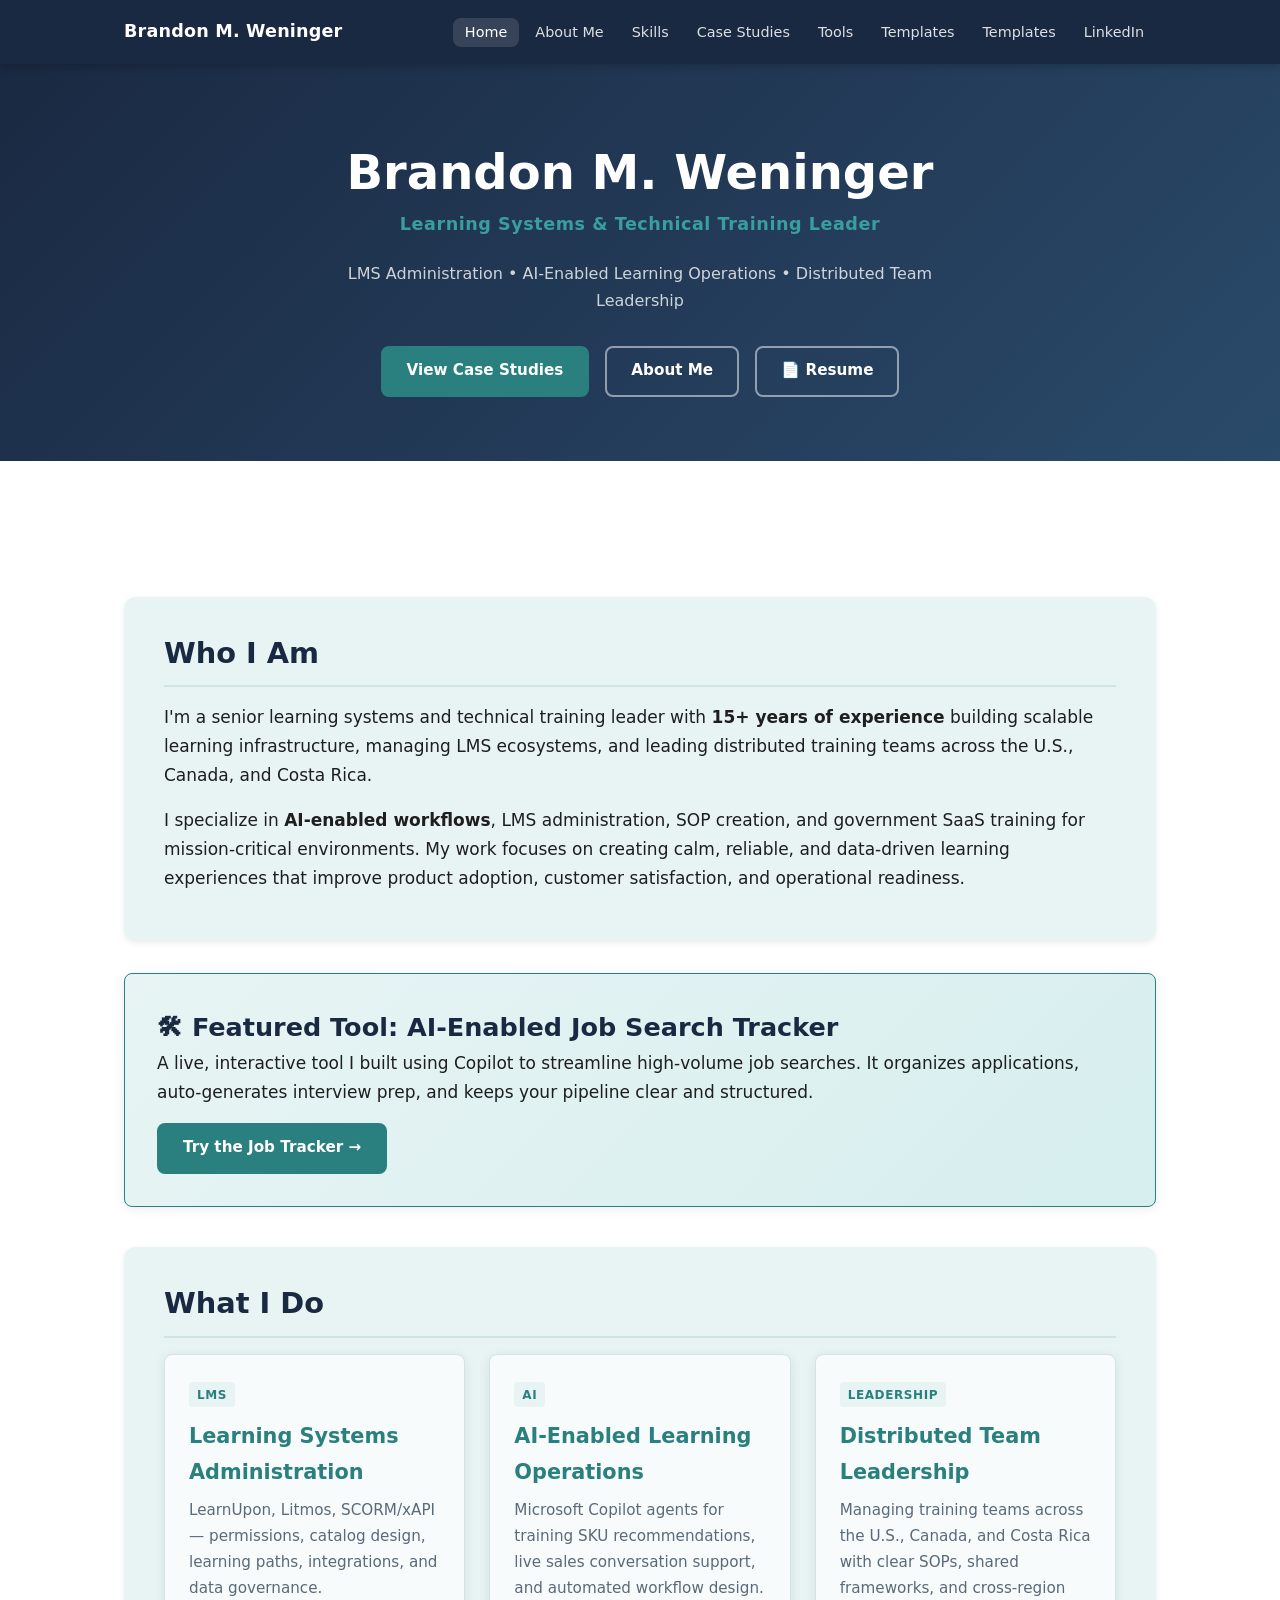
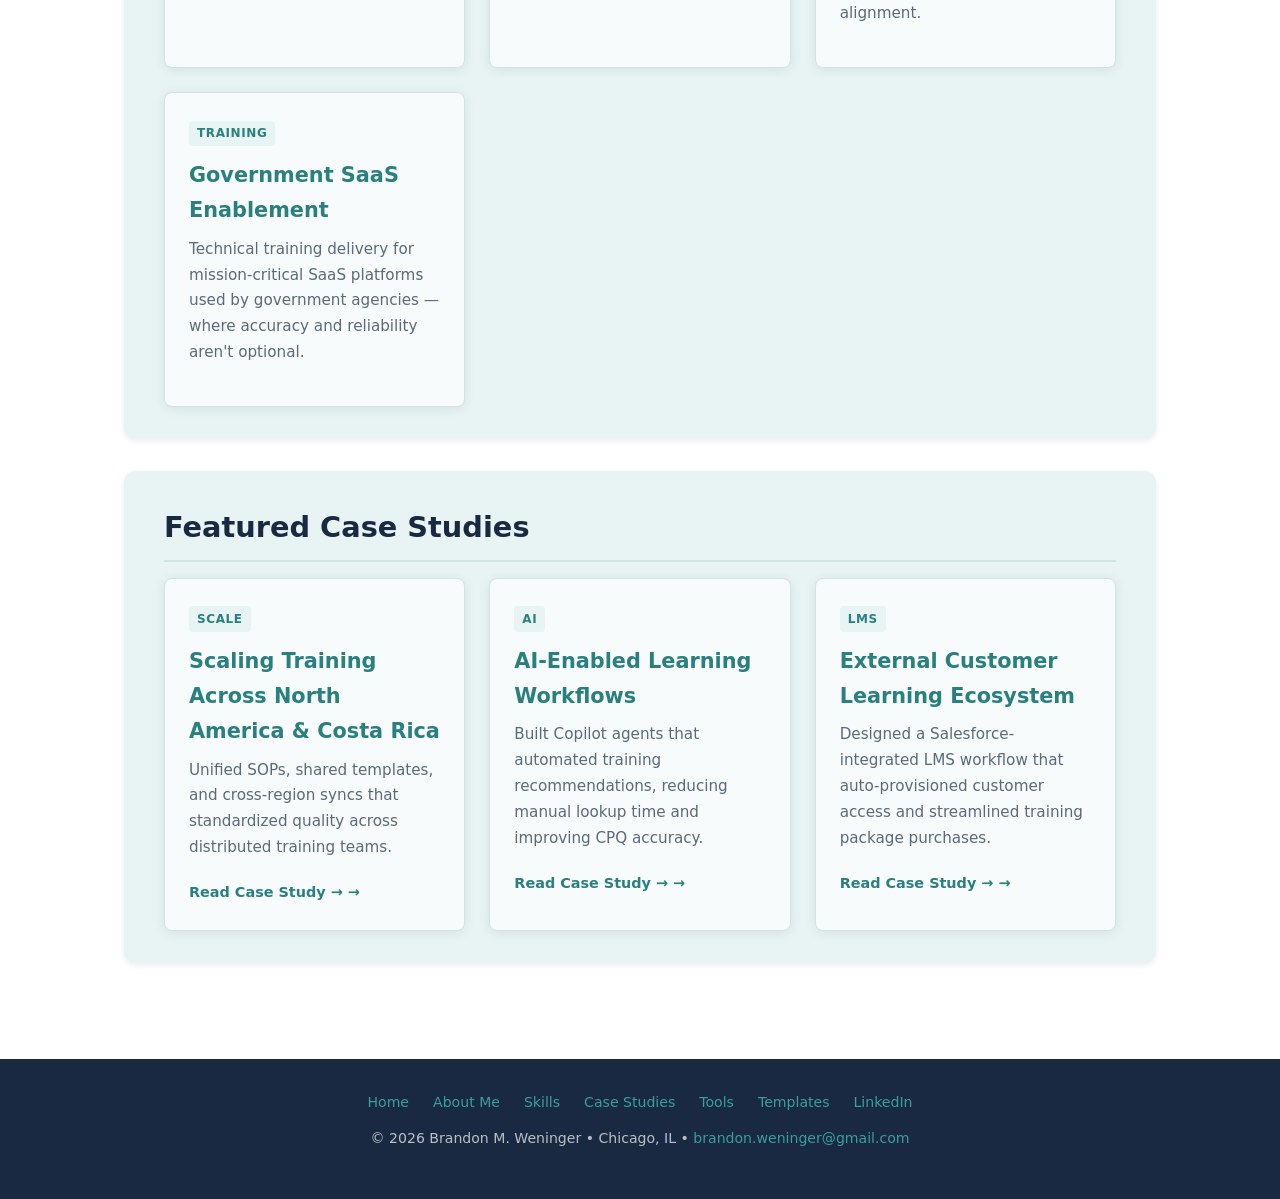
==== commit 071f0aa0: "Update" ====
--- a/index.html
+++ b/index.html
@@ -80,6 +80,15 @@
   </script>
 
   <link rel="stylesheet" href="assets/css/style.css" />
+
+  <!-- Google Analytics -->
+<script async src="https://www.googletagmanager.com/gtag/js?id=G-7E9N1WG330"></script>
+<script>
+  window.dataLayer = window.dataLayer || [];
+  function gtag(){dataLayer.push(arguments);}
+  gtag('js', new Date());
+  gtag('config', 'G-7E9N1WG330');
+</script>
 </head>
 <body>
 
@@ -156,35 +165,39 @@
       </div>
     </section>
 
-    <section>
-      <h2>Featured Case Studies</h2>
-      <div class="card-grid">
-        <div class="card">
-          <span class="card-tag">Scale</span>
-          <h3>Scaling Training Across North America &amp; Costa Rica</h3>
-          <p>Unified SOPs, shared templates, and cross-region syncs that standardized quality across distributed training teams.</p>
-          <a href="case-studies.html" class="card-link">Read Case Study &rarr;</a>
-        </div>
-        <div class="card">
-          <span class="card-tag">AI</span>
-          <h3>AI-Enabled Learning Workflows</h3>
-          <p>Built Copilot agents that automated training recommendations, reducing manual lookup time and improving CPQ accuracy.</p>
-          <a href="case-studies.html" class="card-link">Read Case Study &rarr;</a>
-        </div>
-        <div class="card">
-          <span class="card-tag">LMS</span>
-          <h3>External Customer Learning Ecosystem</h3>
-          <p>Designed a Salesforce-integrated LMS workflow that auto-provisioned customer access and streamlined training package purchases.</p>
-          <a href="case-studies.html" class="card-link">Read Case Study &rarr;</a>
-        </div>
-      </div>
-    </section>
+<section>
+  <h2>Featured Case Studies</h2>
+  <div class="card-grid">
+
+    <div class="card">
+      <span class="card-tag">Scale</span>
+      <h3>Scaling Training Across North America &amp; Costa Rica</h3>
+      <p>Unified SOPs, shared templates, and cross-region syncs that standardized quality across distributed training teams.</p>
+      <a href="case-studies.html#case-study-1" class="card-link">Read Case Study &rarr;</a>
+    </div>
+
+    <div class="card">
+      <span class="card-tag">AI</span>
+      <h3>AI-Enabled Learning Workflows</h3>
+      <p>Built Copilot agents that automated training recommendations, reducing manual lookup time and improving CPQ accuracy.</p>
+      <a href="case-studies.html#case-study-2" class="card-link">Read Case Study &rarr;</a>
+    </div>
+
+    <div class="card">
+      <span class="card-tag">LMS</span>
+      <h3>External Customer Learning Ecosystem</h3>
+      <p>Designed a Salesforce-integrated LMS workflow that auto-provisioned customer access and streamlined training package purchases.</p>
+      <a href="case-studies.html#case-study-3" class="card-link">Read Case Study &rarr;</a>
+    </div>
+
+  </div>
+</section>
   </main>
 
   <footer>
     <div class="footer-links">
       <a href="index.html">Home</a>
-      <a href="about.html">About</a>
+      <a href="about.html">About Me</a>
       <a href="skills.html">Skills</a>
       <a href="case-studies.html">Case Studies</a>
       <a href="tools.html">Tools</a>
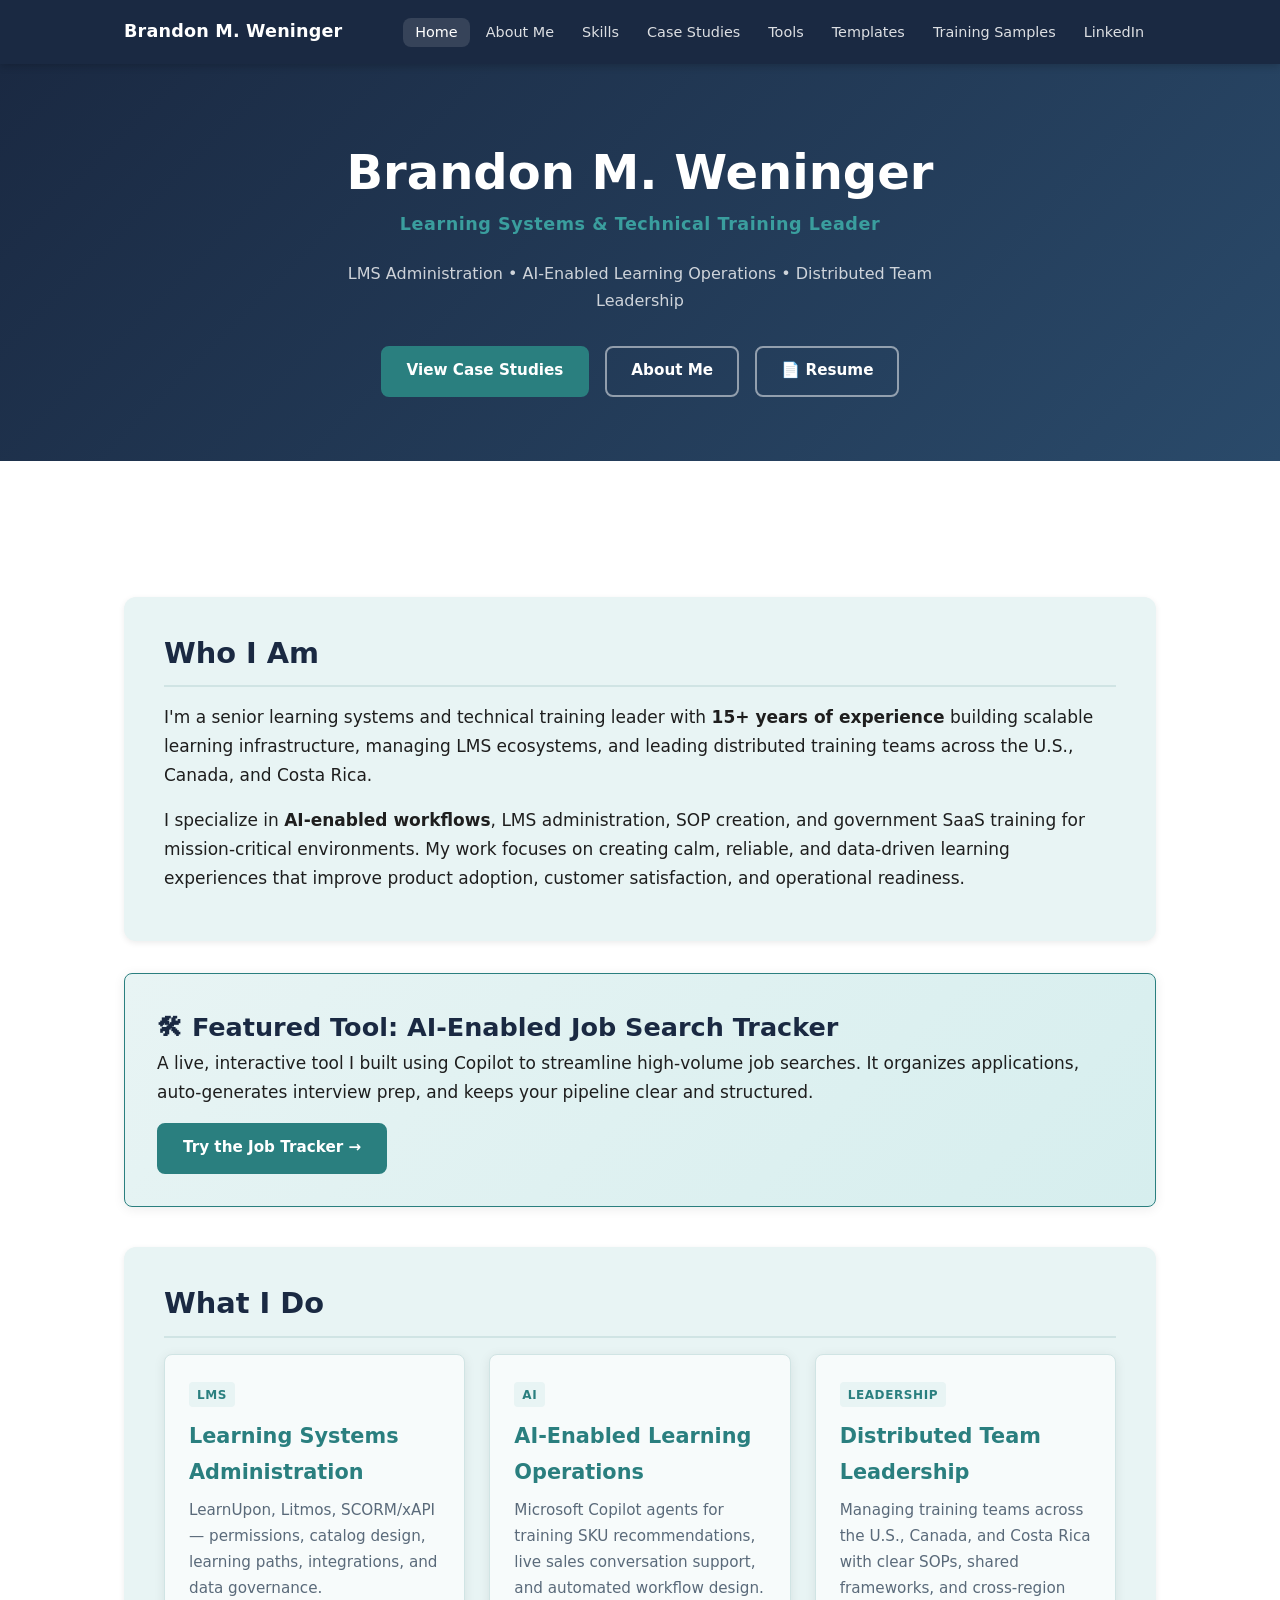
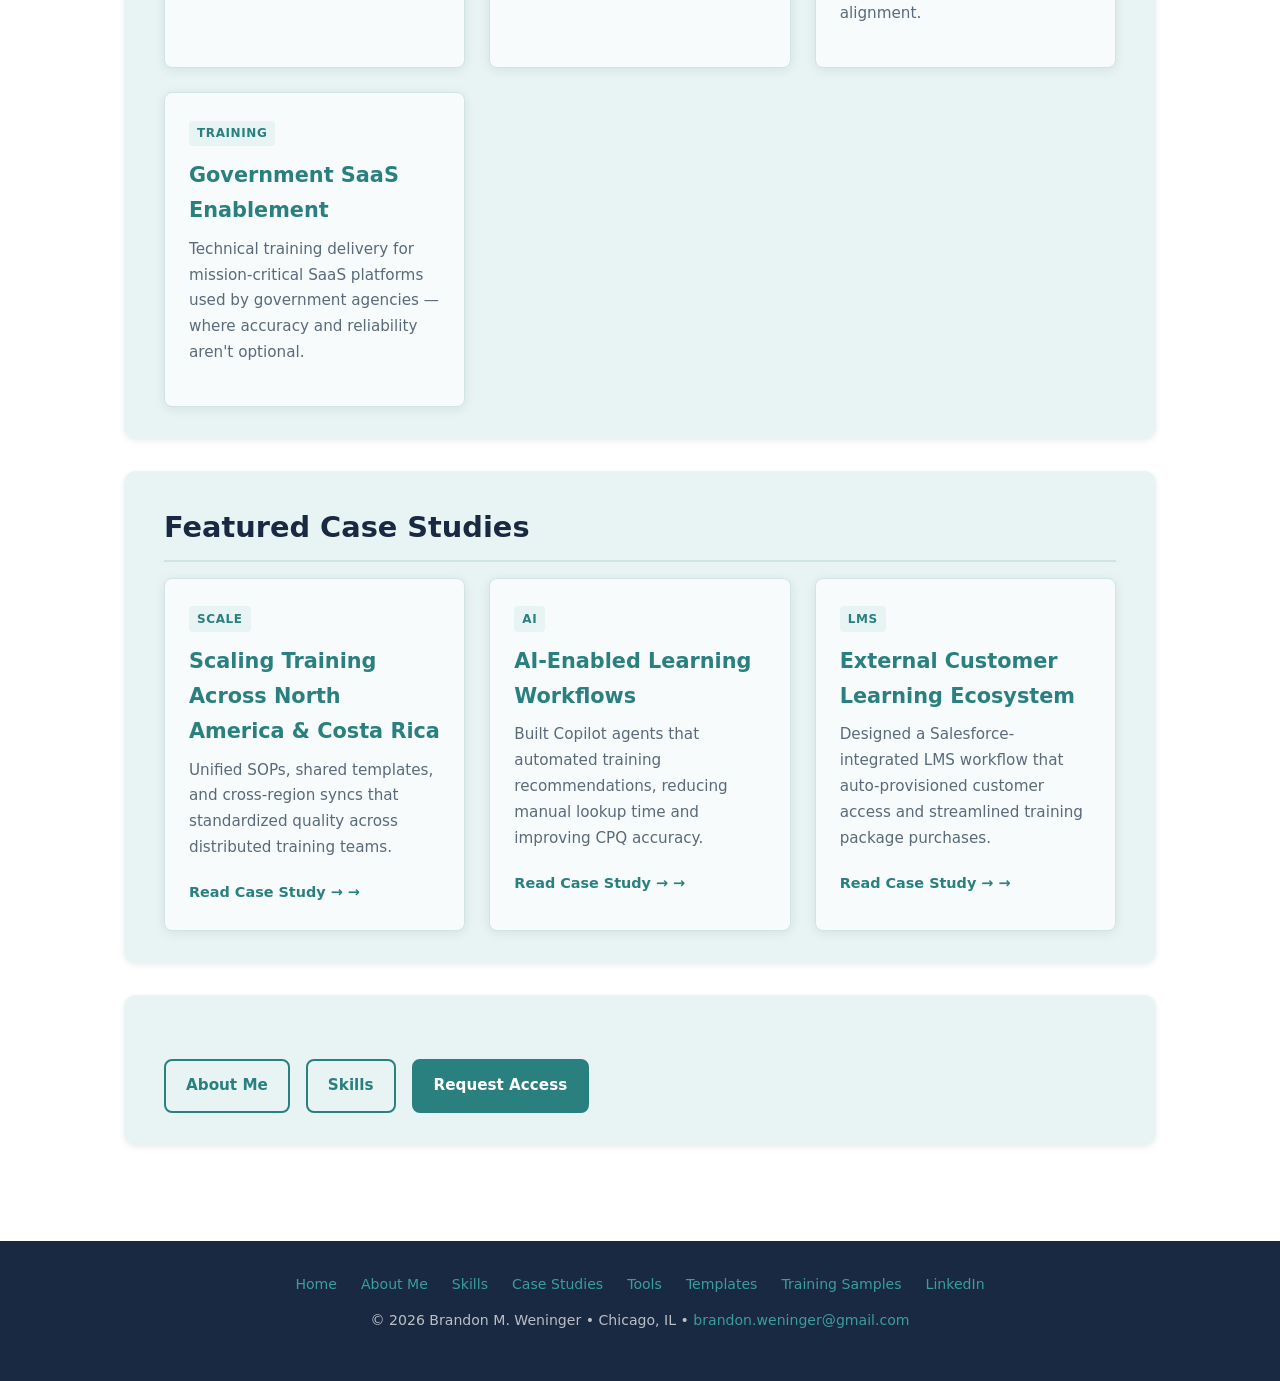
==== commit 705b3357: "Code update" ====
--- a/index.html
+++ b/index.html
@@ -1,10 +1,8 @@
 <!DOCTYPE html>
 <html lang="en">
 <head>
-  <meta charset="UTF-8" />
-  <meta name="viewport" content="width=device-width, initial-scale=1.0" />
-
-  <!-- Primary SEO -->
+  <meta charset="utf-8" />
+  <meta name="viewport" content="width=device-width, initial-scale=1" />
   <title>Brandon M. Weninger | Learning Systems & Technical Training Leader</title>
   <meta name="description" content="Brandon M. Weninger — Learning Systems & Technical Training Leader based in Chicago, IL. 15+ years building LMS ecosystems, AI-enabled learning workflows, and distributed training teams for government SaaS environments." />
   <meta name="author" content="Brandon M. Weninger" />
@@ -12,19 +10,20 @@
   <meta name="keywords" content="Brandon Weninger, Brandon M. Weninger, Learning Systems Leader, LMS Administrator, Technical Training Manager, AI-Enabled Learning, eLearning, Instructional Design, LearnUpon, Litmos, SCORM, xAPI, Microsoft Copilot, Training Operations, Distributed Team Leadership, Government SaaS Training, Curriculum Development, Power BI, Salesforce CPQ, Chicago learning and development" />
   <link rel="canonical" href="https://brandonweninger.github.io/brandon-weninger-portfolio/" />
 
-  <!-- Open Graph (LinkedIn, Slack, iMessage previews) -->
+  <!-- Open Graph -->
   <meta property="og:type" content="website" />
   <meta property="og:site_name" content="Brandon M. Weninger" />
   <meta property="og:title" content="Brandon M. Weninger | Learning Systems & Technical Training Leader" />
   <meta property="og:description" content="15+ years building LMS ecosystems, AI-enabled learning workflows, and distributed training teams for government SaaS environments." />
   <meta property="og:url" content="https://brandonweninger.github.io/brandon-weninger-portfolio/" />
-
-  <!-- Twitter Card -->
+  <meta property="og:image" content="assets/images/og-home.png" />
+
+  <!-- Twitter -->
   <meta name="twitter:card" content="summary" />
   <meta name="twitter:title" content="Brandon M. Weninger | Learning Systems & Technical Training Leader" />
   <meta name="twitter:description" content="LMS Administration • AI-Enabled Learning Operations • Distributed Team Leadership. Based in Chicago, IL." />
 
-  <!-- JSON-LD: Person + WebSite schema -->
+  <!-- JSON-LD -->
   <script type="application/ld+json">
   {
     "@context": "https://schema.org",
@@ -35,33 +34,13 @@
         "name": "Brandon M. Weninger",
         "url": "https://brandonweninger.github.io/brandon-weninger-portfolio/",
         "email": "brandon.weninger@gmail.com",
+        "jobTitle": "Learning Systems & Technical Training Leader",
         "address": {
           "@type": "PostalAddress",
           "addressLocality": "Chicago",
           "addressRegion": "IL",
           "addressCountry": "US"
         },
-        "jobTitle": "Learning Systems & Technical Training Leader",
-        "description": "Senior learning systems and technical training leader with 15+ years of experience building scalable learning infrastructure, managing LMS ecosystems, and leading distributed training teams across the U.S., Canada, and Costa Rica.",
-        "knowsAbout": [
-          "LMS Administration",
-          "Learning Management Systems",
-          "LearnUpon",
-          "Litmos",
-          "SCORM",
-          "xAPI",
-          "AI-Enabled Learning",
-          "Microsoft Copilot",
-          "Instructional Design",
-          "eLearning",
-          "Technical Training",
-          "Government SaaS Training",
-          "Curriculum Development",
-          "Power BI",
-          "Salesforce CPQ",
-          "Training Operations",
-          "Distributed Team Leadership"
-        ],
         "sameAs": [
           "https://linkedin.com/in/brandonweninger",
           "https://github.com/brandonweninger"
@@ -71,9 +50,7 @@
         "@type": "WebSite",
         "@id": "https://brandonweninger.github.io/brandon-weninger-portfolio/#website",
         "url": "https://brandonweninger.github.io/brandon-weninger-portfolio/",
-        "name": "Brandon M. Weninger Portfolio",
-        "description": "Portfolio of Brandon M. Weninger, Learning Systems & Technical Training Leader",
-        "author": { "@id": "https://brandonweninger.github.io/brandon-weninger-portfolio/#person" }
+        "name": "Brandon M. Weninger Portfolio"
       }
     ]
   }
@@ -82,22 +59,24 @@
   <link rel="stylesheet" href="assets/css/style.css" />
 
   <!-- Google Analytics -->
-<script async src="https://www.googletagmanager.com/gtag/js?id=G-7E9N1WG330"></script>
-<script>
-  window.dataLayer = window.dataLayer || [];
-  function gtag(){dataLayer.push(arguments);}
-  gtag('js', new Date());
-  gtag('config', 'G-7E9N1WG330');
-</script>
+  <script async src="https://www.googletagmanager.com/gtag/js?id=G-7E9N1WG330"></script>
+  <script>
+    window.dataLayer = window.dataLayer || [];
+    function gtag(){dataLayer.push(arguments);}
+    gtag('js', new Date());
+    gtag('config', 'G-7E9N1WG330');
+  </script>
 </head>
+
 <body>
-
   <header>
     <div class="header-inner">
       <a href="index.html" class="site-logo">Brandon M. Weninger</a>
-      <button class="nav-toggle" aria-label="Toggle navigation" onclick="document.querySelector('nav ul').classList.toggle('open')">
+
+      <button class="nav-toggle" aria-label="Toggle navigation" aria-expanded="false">
         <span></span><span></span><span></span>
       </button>
+
       <nav>
         <ul>
           <li><a href="index.html" class="active">Home</a></li>
@@ -106,7 +85,7 @@
           <li><a href="case-studies.html">Case Studies</a></li>
           <li><a href="tools.html">Tools</a></li>
           <li><a href="templates.html">Templates</a></li>
-          <li><a href="training-samples.html">Templates</a></li>
+          <li><a href="training-samples.html">Training Samples</a></li>
           <li><a href="https://linkedin.com/in/brandonweninger" target="_blank" rel="noopener">LinkedIn</a></li>
         </ul>
       </nav>
@@ -120,7 +99,7 @@
       <p class="hero-tagline">LMS Administration &bull; AI‑Enabled Learning Operations &bull; Distributed Team Leadership</p>
       <div class="hero-cta">
         <a href="case-studies.html" class="btn btn-primary">View Case Studies</a>
-        <a href="about.html" class="btn btn-outline">About Me</a>
+        <a href="about.html" class="btn btn-outline btn-outline--navy">About Me</a>
         <a href="assets/files/brandon-weninger-resume.pdf" class="btn btn-outline" target="_blank" rel="noopener">&#128196; Resume</a>
       </div>
     </div>
@@ -147,16 +126,19 @@
           <h3>Learning Systems Administration</h3>
           <p>LearnUpon, Litmos, SCORM/xAPI — permissions, catalog design, learning paths, integrations, and data governance.</p>
         </div>
+
         <div class="card">
           <span class="card-tag">AI</span>
           <h3>AI‑Enabled Learning Operations</h3>
           <p>Microsoft Copilot agents for training SKU recommendations, live sales conversation support, and automated workflow design.</p>
         </div>
+
         <div class="card">
           <span class="card-tag">Leadership</span>
           <h3>Distributed Team Leadership</h3>
           <p>Managing training teams across the U.S., Canada, and Costa Rica with clear SOPs, shared frameworks, and cross-region alignment.</p>
         </div>
+
         <div class="card">
           <span class="card-tag">Training</span>
           <h3>Government SaaS Enablement</h3>
@@ -165,33 +147,39 @@
       </div>
     </section>
 
-<section>
-  <h2>Featured Case Studies</h2>
-  <div class="card-grid">
-
-    <div class="card">
-      <span class="card-tag">Scale</span>
-      <h3>Scaling Training Across North America &amp; Costa Rica</h3>
-      <p>Unified SOPs, shared templates, and cross-region syncs that standardized quality across distributed training teams.</p>
-      <a href="case-studies.html#case-study-1" class="card-link">Read Case Study &rarr;</a>
-    </div>
-
-    <div class="card">
-      <span class="card-tag">AI</span>
-      <h3>AI-Enabled Learning Workflows</h3>
-      <p>Built Copilot agents that automated training recommendations, reducing manual lookup time and improving CPQ accuracy.</p>
-      <a href="case-studies.html#case-study-2" class="card-link">Read Case Study &rarr;</a>
-    </div>
-
-    <div class="card">
-      <span class="card-tag">LMS</span>
-      <h3>External Customer Learning Ecosystem</h3>
-      <p>Designed a Salesforce-integrated LMS workflow that auto-provisioned customer access and streamlined training package purchases.</p>
-      <a href="case-studies.html#case-study-3" class="card-link">Read Case Study &rarr;</a>
-    </div>
-
-  </div>
-</section>
+    <section>
+      <h2>Featured Case Studies</h2>
+      <div class="card-grid">
+        <div class="card">
+          <span class="card-tag">Scale</span>
+          <h3>Scaling Training Across North America &amp; Costa Rica</h3>
+          <p>Unified SOPs, shared templates, and cross-region syncs that standardized quality across distributed training teams.</p>
+          <a href="case-studies.html#case-study-1" class="card-link">Read Case Study &rarr;</a>
+        </div>
+
+        <div class="card">
+          <span class="card-tag">AI</span>
+          <h3>AI-Enabled Learning Workflows</h3>
+          <p>Built Copilot agents that automated training recommendations, reducing manual lookup time and improving CPQ accuracy.</p>
+          <a href="case-studies.html#case-study-2" class="card-link">Read Case Study &rarr;</a>
+        </div>
+
+        <div class="card">
+          <span class="card-tag">LMS</span>
+          <h3>External Customer Learning Ecosystem</h3>
+          <p>Designed a Salesforce-integrated LMS workflow that auto-provisioned customer access and streamlined training package purchases.</p>
+          <a href="case-studies.html#case-study-3" class="card-link">Read Case Study &rarr;</a>
+        </div>
+      </div>
+    </section>
+
+    <section>
+      <div class="quick-links">
+        <a href="about.html" class="btn btn-outline btn-outline--navy">About Me</a>
+        <a href="skills.html" class="btn btn-outline">Skills</a>
+        <a href="mailto:brandon.weninger@gmail.com" class="btn btn-primary">Request Access</a>
+      </div>
+    </section>
   </main>
 
   <footer>
@@ -202,10 +190,24 @@
       <a href="case-studies.html">Case Studies</a>
       <a href="tools.html">Tools</a>
       <a href="templates.html">Templates</a>
+      <a href="training-samples.html">Training Samples</a>
       <a href="https://linkedin.com/in/brandonweninger" target="_blank" rel="noopener">LinkedIn</a>
     </div>
     <p>&copy; 2026 Brandon M. Weninger &bull; Chicago, IL &bull; <a href="mailto:brandon.weninger@gmail.com">brandon.weninger@gmail.com</a></p>
   </footer>
 
+  <script>
+    (function () {
+      const navToggle = document.querySelector('.nav-toggle');
+      const navList = document.querySelector('nav ul');
+
+      if (!navToggle || !navList) return;
+
+      navToggle.addEventListener('click', () => {
+        const isOpen = navList.classList.toggle('open');
+        navToggle.setAttribute('aria-expanded', isOpen ? 'true' : 'false');
+      });
+    })();
+  </script>
 </body>
 </html>
